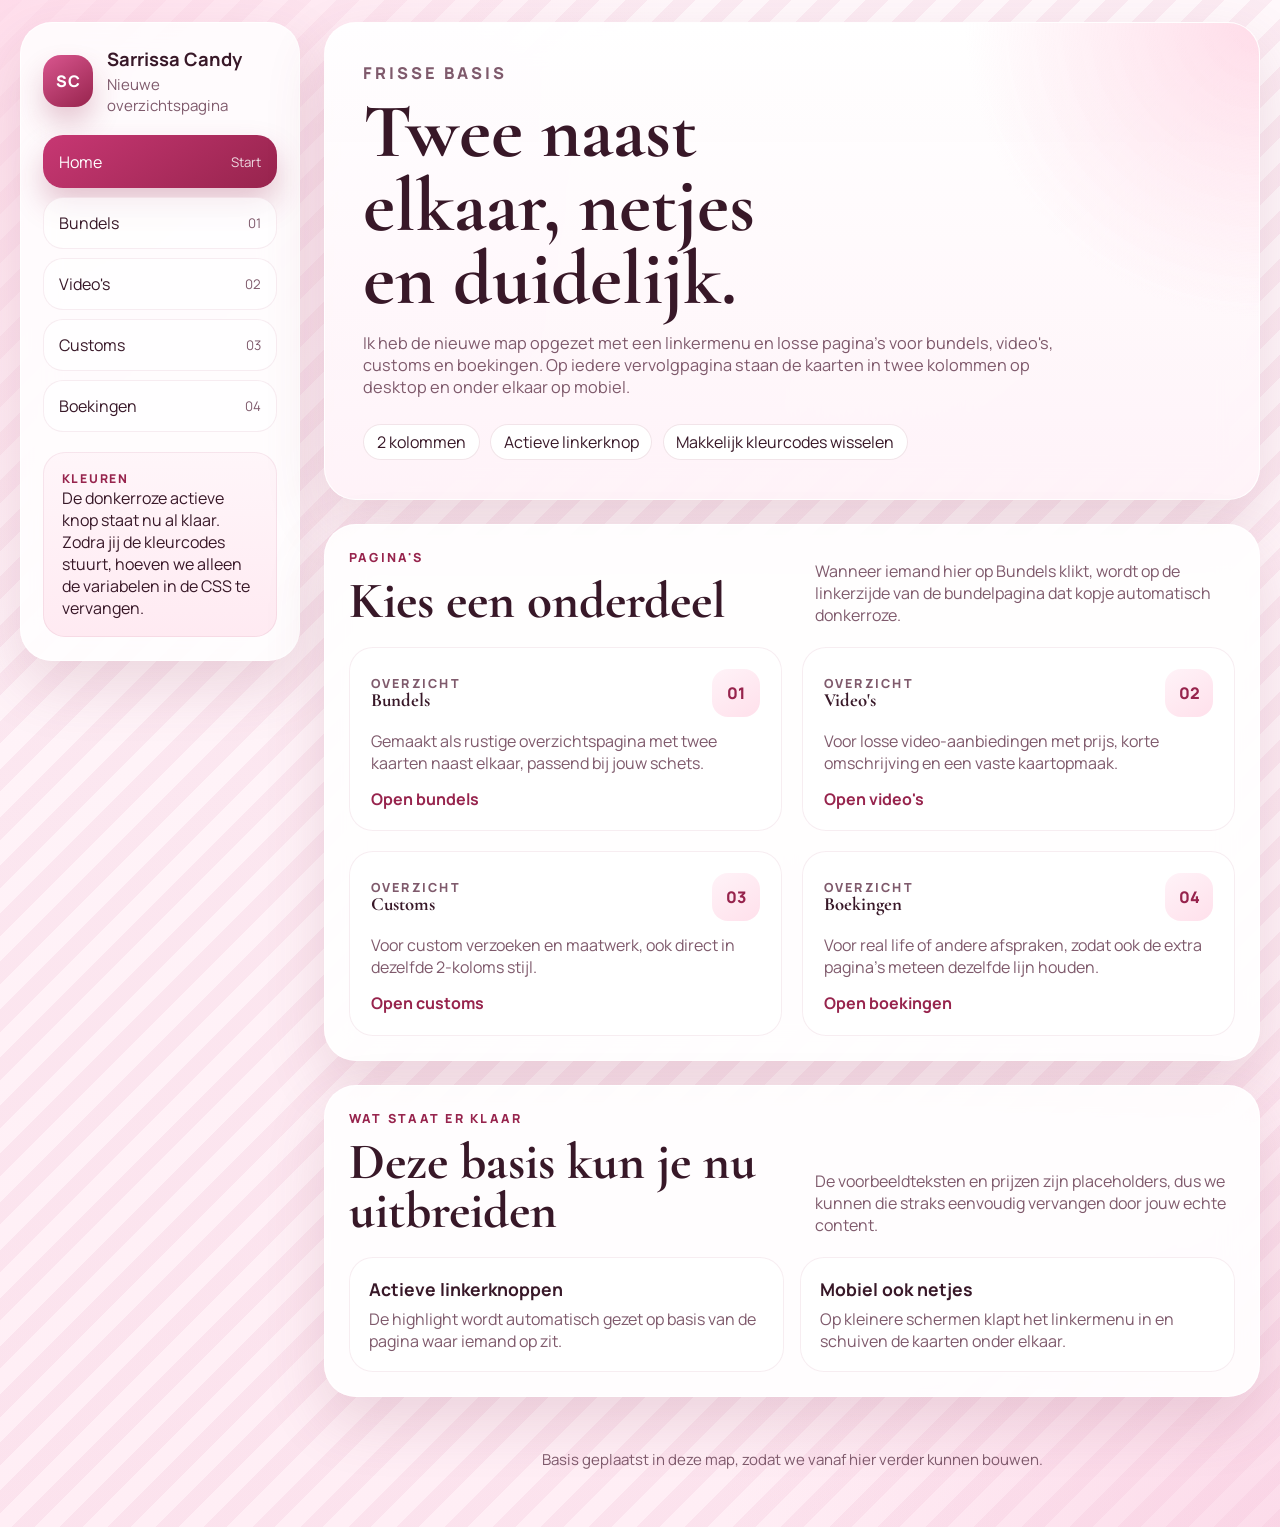
==== index.html @ 028f1e92 "Eerste versie" ====
<!DOCTYPE html>
<html lang="nl">
<head>
    <meta charset="UTF-8">
    <meta name="viewport" content="width=device-width, initial-scale=1.0">
    <title>Sarrissa Candy</title>
    <link rel="preconnect" href="https://fonts.googleapis.com">
    <link rel="preconnect" href="https://fonts.gstatic.com" crossorigin>
    <link href="https://fonts.googleapis.com/css2?family=Cormorant+Garamond:wght@500;600;700&family=Manrope:wght@400;500;600;700;800&display=swap" rel="stylesheet">
    <link rel="stylesheet" href="assets/css/style.css">
    <script defer src="assets/js/script.js"></script>
</head>
<body data-page="home">
    <div class="site-shell">
        <aside class="sidebar">
            <a class="brand" href="index.html">
                <span class="brand-mark">SC</span>
                <span class="brand-copy">
                    <strong>Sarrissa Candy</strong>
                    <span>Nieuwe overzichtspagina</span>
                </span>
            </a>

            <button class="sidebar-toggle" type="button" aria-expanded="false" aria-controls="sidebar-nav" data-sidebar-toggle>
                Menu openen
            </button>

            <nav class="sidebar-nav" id="sidebar-nav" data-sidebar-nav>
                <a class="side-link" href="index.html" data-nav-link="home">
                    <span>Home</span>
                    <small>Start</small>
                </a>
                <a class="side-link" href="bundels.html" data-nav-link="bundels">
                    <span>Bundels</span>
                    <small>01</small>
                </a>
                <a class="side-link" href="videos.html" data-nav-link="videos">
                    <span>Video's</span>
                    <small>02</small>
                </a>
                <a class="side-link" href="customs.html" data-nav-link="customs">
                    <span>Customs</span>
                    <small>03</small>
                </a>
                <a class="side-link" href="boekingen.html" data-nav-link="boekingen">
                    <span>Boekingen</span>
                    <small>04</small>
                </a>
            </nav>

            <div class="sidebar-note">
                <p class="note-label">Kleuren</p>
                <p>De donkerroze actieve knop staat nu al klaar. Zodra jij de kleurcodes stuurt, hoeven we alleen de variabelen in de CSS te vervangen.</p>
            </div>
        </aside>

        <main class="content">
            <section class="hero-card">
                <p class="eyebrow">Frisse basis</p>
                <h1>Twee naast elkaar, netjes en duidelijk.</h1>
                <p>Ik heb de nieuwe map opgezet met een linkermenu en losse pagina's voor bundels, video's, customs en boekingen. Op iedere vervolgpagina staan de kaarten in twee kolommen op desktop en onder elkaar op mobiel.</p>
                <div class="hero-badges">
                    <span>2 kolommen</span>
                    <span>Actieve linkerknop</span>
                    <span>Makkelijk kleurcodes wisselen</span>
                </div>
            </section>

            <section class="panel">
                <div class="section-heading">
                    <div>
                        <p class="eyebrow">Pagina's</p>
                        <h2>Kies een onderdeel</h2>
                    </div>
                    <p class="section-copy">Wanneer iemand hier op Bundels klikt, wordt op de linkerzijde van de bundelpagina dat kopje automatisch donkerroze.</p>
                </div>

                <div class="collection-grid">
                    <a class="nav-card" href="bundels.html">
                        <div class="nav-card-top">
                            <div>
                                <p class="eyebrow">Overzicht</p>
                                <h3>Bundels</h3>
                            </div>
                            <span class="nav-card-step">01</span>
                        </div>
                        <p>Gemaakt als rustige overzichtspagina met twee kaarten naast elkaar, passend bij jouw schets.</p>
                        <span class="nav-card-link">Open bundels</span>
                    </a>

                    <a class="nav-card" href="videos.html">
                        <div class="nav-card-top">
                            <div>
                                <p class="eyebrow">Overzicht</p>
                                <h3>Video's</h3>
                            </div>
                            <span class="nav-card-step">02</span>
                        </div>
                        <p>Voor losse video-aanbiedingen met prijs, korte omschrijving en een vaste kaartopmaak.</p>
                        <span class="nav-card-link">Open video's</span>
                    </a>

                    <a class="nav-card" href="customs.html">
                        <div class="nav-card-top">
                            <div>
                                <p class="eyebrow">Overzicht</p>
                                <h3>Customs</h3>
                            </div>
                            <span class="nav-card-step">03</span>
                        </div>
                        <p>Voor custom verzoeken en maatwerk, ook direct in dezelfde 2-koloms stijl.</p>
                        <span class="nav-card-link">Open customs</span>
                    </a>

                    <a class="nav-card" href="boekingen.html">
                        <div class="nav-card-top">
                            <div>
                                <p class="eyebrow">Overzicht</p>
                                <h3>Boekingen</h3>
                            </div>
                            <span class="nav-card-step">04</span>
                        </div>
                        <p>Voor real life of andere afspraken, zodat ook de extra pagina's meteen dezelfde lijn houden.</p>
                        <span class="nav-card-link">Open boekingen</span>
                    </a>
                </div>
            </section>

            <section class="panel">
                <div class="section-heading">
                    <div>
                        <p class="eyebrow">Wat staat er klaar</p>
                        <h2>Deze basis kun je nu uitbreiden</h2>
                    </div>
                    <p class="section-copy">De voorbeeldteksten en prijzen zijn placeholders, dus we kunnen die straks eenvoudig vervangen door jouw echte content.</p>
                </div>

                <div class="mini-grid">
                    <article class="mini-card">
                        <strong>Actieve linkerknoppen</strong>
                        <p>De highlight wordt automatisch gezet op basis van de pagina waar iemand op zit.</p>
                    </article>
                    <article class="mini-card">
                        <strong>Mobiel ook netjes</strong>
                        <p>Op kleinere schermen klapt het linkermenu in en schuiven de kaarten onder elkaar.</p>
                    </article>
                </div>
            </section>

            <p class="page-footer">Basis geplaatst in deze map, zodat we vanaf hier verder kunnen bouwen.</p>
        </main>
    </div>
</body>
</html>
---- assets/css/style.css ----
:root {
    --font-body: "Manrope", sans-serif;
    --font-heading: "Cormorant Garamond", serif;
    --bg-main: #fff8fb;
    --bg-soft: #ffeef5;
    --surface: rgba(255, 255, 255, 0.9);
    --surface-strong: #ffffff;
    --text-main: #381828;
    --text-soft: #7f5a6c;
    --border: rgba(151, 36, 77, 0.14);
    --shadow: 0 24px 60px rgba(135, 67, 95, 0.16);
    --accent: #d9568f;
    --accent-strong: #97244d;
    --accent-soft: #ffd3e3;
    --gold-soft: #f6e5b6;
    --radius-xl: 32px;
    --radius-lg: 24px;
    --radius-md: 18px;
    --transition: 0.22s ease;
}

*,
*::before,
*::after {
    box-sizing: border-box;
}

html {
    scroll-behavior: smooth;
}

body {
    margin: 0;
    min-height: 100vh;
    font-family: var(--font-body);
    color: var(--text-main);
    background:
        radial-gradient(circle at top left, rgba(255, 214, 231, 0.75), transparent 34%),
        radial-gradient(circle at bottom right, rgba(248, 194, 219, 0.42), transparent 28%),
        repeating-linear-gradient(
            135deg,
            rgba(231, 156, 191, 0.14) 0 16px,
            rgba(255, 255, 255, 0) 16px 34px
        ),
        linear-gradient(180deg, var(--bg-main), var(--bg-soft));
}

a {
    color: inherit;
}

img {
    display: block;
    max-width: 100%;
}

button {
    font: inherit;
}

.site-shell {
    width: min(1240px, calc(100% - 2rem));
    margin: 0 auto;
    padding: 1.4rem 0 2.6rem;
    display: grid;
    grid-template-columns: 280px minmax(0, 1fr);
    gap: 1.5rem;
}

.sidebar {
    position: sticky;
    top: 1.25rem;
    align-self: start;
    padding: 1.4rem;
    border-radius: var(--radius-xl);
    background: rgba(255, 255, 255, 0.84);
    border: 1px solid rgba(255, 255, 255, 0.85);
    box-shadow: var(--shadow);
    backdrop-filter: blur(18px);
}

.brand {
    display: flex;
    align-items: center;
    gap: 0.9rem;
    margin-bottom: 1.2rem;
    text-decoration: none;
}

.brand-mark {
    width: 52px;
    height: 52px;
    border-radius: 18px;
    display: grid;
    place-items: center;
    font-weight: 800;
    letter-spacing: 0.06em;
    color: #ffffff;
    background: linear-gradient(145deg, var(--accent), var(--accent-strong));
    box-shadow: 0 16px 28px rgba(151, 36, 77, 0.24);
}

.brand-copy {
    display: grid;
    gap: 0.15rem;
}

.brand-copy strong {
    font-size: 1.15rem;
}

.brand-copy span {
    color: var(--text-soft);
    font-size: 0.94rem;
}

.sidebar-toggle {
    display: none;
    width: 100%;
    margin-bottom: 1rem;
    padding: 0.95rem 1rem;
    border: 0;
    border-radius: 18px;
    background: #ffffff;
    color: var(--text-main);
    box-shadow: inset 0 0 0 1px var(--border);
}

.sidebar-nav {
    display: grid;
    gap: 0.55rem;
}

.side-link {
    display: flex;
    align-items: center;
    justify-content: space-between;
    gap: 0.8rem;
    padding: 0.95rem 1rem;
    border-radius: 20px;
    text-decoration: none;
    background: rgba(255, 255, 255, 0.64);
    color: var(--text-main);
    box-shadow: inset 0 0 0 1px rgba(151, 36, 77, 0.08);
    transition: transform var(--transition), background-color var(--transition), color var(--transition), box-shadow var(--transition);
}

.side-link small {
    color: var(--text-soft);
    font-size: 0.83rem;
    transition: color var(--transition);
}

.side-link:hover,
.side-link:focus-visible {
    transform: translateY(-1px);
    background: #fff8fc;
    box-shadow: inset 0 0 0 1px rgba(151, 36, 77, 0.16);
}

.side-link.is-active,
.side-link[aria-current="page"] {
    color: #ffffff;
    background: linear-gradient(145deg, #c73773, var(--accent-strong));
    box-shadow: 0 16px 30px rgba(151, 36, 77, 0.26);
}

.side-link.is-active small,
.side-link[aria-current="page"] small {
    color: rgba(255, 255, 255, 0.82);
}

.sidebar-note {
    margin-top: 1.2rem;
    padding: 1.15rem;
    border-radius: 22px;
    background: linear-gradient(180deg, rgba(255, 245, 249, 0.96), rgba(255, 233, 241, 0.96));
    box-shadow: inset 0 0 0 1px rgba(151, 36, 77, 0.08);
}

.sidebar-note p {
    margin: 0;
}

.note-label {
    margin-bottom: 0.45rem;
    font-size: 0.76rem;
    font-weight: 800;
    letter-spacing: 0.14em;
    text-transform: uppercase;
    color: var(--accent-strong);
}

.content {
    display: grid;
    gap: 1.5rem;
}

.hero-card,
.panel {
    border-radius: var(--radius-xl);
    background: var(--surface);
    border: 1px solid rgba(255, 255, 255, 0.92);
    box-shadow: var(--shadow);
    backdrop-filter: blur(18px);
}

.hero-card {
    padding: clamp(1.8rem, 3vw, 2.8rem);
    background:
        radial-gradient(circle at top right, rgba(255, 213, 228, 0.82), transparent 28%),
        linear-gradient(180deg, rgba(255, 255, 255, 0.95), rgba(255, 243, 248, 0.94));
}

.eyebrow {
    margin: 0 0 0.7rem;
    font-size: 0.78rem;
    font-weight: 800;
    letter-spacing: 0.18em;
    text-transform: uppercase;
    color: var(--accent-strong);
}

.hero-card h1,
.panel h2,
.offer-card h3,
.nav-card h3 {
    margin: 0;
    font-family: var(--font-heading);
    line-height: 0.96;
    color: var(--text-main);
}

.hero-card h1 {
    max-width: 12ch;
    font-size: clamp(3rem, 6vw, 5.4rem);
}

.hero-card p {
    max-width: 720px;
    color: var(--text-soft);
    font-size: 1.02rem;
}

.hero-badges,
.tag-row {
    display: flex;
    flex-wrap: wrap;
    gap: 0.65rem;
}

.hero-badges {
    margin-top: 1.6rem;
}

.hero-badges span,
.tag-row span {
    display: inline-flex;
    align-items: center;
    min-height: 34px;
    padding: 0.45rem 0.85rem;
    border-radius: 999px;
    background: #ffffff;
    color: var(--text-main);
    box-shadow: inset 0 0 0 1px rgba(151, 36, 77, 0.12);
}

.panel {
    padding: 1.5rem;
}

.section-heading {
    display: flex;
    align-items: end;
    justify-content: space-between;
    gap: 1rem;
    margin-bottom: 1.3rem;
}

.section-heading h2 {
    font-size: clamp(2.2rem, 4vw, 3.2rem);
}

.section-copy {
    max-width: 420px;
    margin: 0;
    color: var(--text-soft);
}

.collection-grid {
    display: grid;
    grid-template-columns: repeat(2, minmax(0, 1fr));
    gap: 1.25rem;
}

.nav-card,
.offer-card,
.mini-card {
    border-radius: var(--radius-lg);
    background: var(--surface-strong);
    box-shadow: inset 0 0 0 1px rgba(151, 36, 77, 0.08);
}

.nav-card {
    display: grid;
    gap: 0.85rem;
    padding: 1.35rem;
    text-decoration: none;
    transition: transform var(--transition), box-shadow var(--transition);
}

.nav-card:hover,
.nav-card:focus-visible {
    transform: translateY(-2px);
    box-shadow: inset 0 0 0 1px rgba(151, 36, 77, 0.14), 0 18px 34px rgba(177, 105, 136, 0.14);
}

.nav-card p,
.offer-copy,
.mini-card p {
    margin: 0;
    color: var(--text-soft);
}

.nav-card-top {
    display: flex;
    align-items: center;
    justify-content: space-between;
    gap: 1rem;
}

.nav-card-step {
    min-width: 48px;
    min-height: 48px;
    border-radius: 16px;
    display: grid;
    place-items: center;
    font-weight: 800;
    color: var(--accent-strong);
    background: linear-gradient(145deg, #fff3f8, #ffe0eb);
}

.nav-card-link {
    font-weight: 700;
    color: var(--accent-strong);
}

.mini-grid {
    display: grid;
    grid-template-columns: repeat(2, minmax(0, 1fr));
    gap: 1rem;
}

.mini-card {
    padding: 1.25rem;
}

.mini-card strong {
    display: block;
    margin-bottom: 0.45rem;
    font-size: 1.1rem;
}

.offer-card {
    padding: 1.15rem;
    display: grid;
    gap: 1rem;
}

.offer-image {
    min-height: 190px;
    border-radius: 24px;
    display: grid;
    place-items: center;
    overflow: hidden;
    background:
        radial-gradient(circle at top left, rgba(255, 255, 255, 0.65), transparent 30%),
        linear-gradient(145deg, rgba(255, 222, 234, 0.95), rgba(250, 195, 219, 0.9));
    box-shadow: inset 0 0 0 1px rgba(151, 36, 77, 0.08);
}

.offer-image span {
    padding: 0.55rem 0.9rem;
    border-radius: 999px;
    font-weight: 700;
    color: var(--accent-strong);
    background: rgba(255, 255, 255, 0.88);
}

.offer-topline {
    display: flex;
    align-items: center;
    justify-content: space-between;
    gap: 1rem;
}

.offer-topline small {
    font-size: 0.8rem;
    font-weight: 800;
    letter-spacing: 0.16em;
    text-transform: uppercase;
    color: var(--accent-strong);
}

.price-chip {
    padding: 0.45rem 0.78rem;
    border-radius: 999px;
    font-weight: 700;
    background: linear-gradient(145deg, #fff3d4, var(--gold-soft));
}

.offer-card h3 {
    font-size: clamp(2rem, 3vw, 2.6rem);
}

.offer-footer {
    display: flex;
    align-items: center;
    justify-content: space-between;
    gap: 1rem;
    margin-top: auto;
}

.offer-price {
    display: grid;
    gap: 0.1rem;
}

.offer-price small {
    color: var(--text-soft);
}

.offer-price strong {
    font-size: 1.3rem;
}

.ghost-link {
    display: inline-flex;
    align-items: center;
    justify-content: center;
    min-height: 42px;
    padding: 0.7rem 1rem;
    border-radius: 999px;
    background: rgba(255, 239, 245, 0.92);
    color: var(--accent-strong);
    font-weight: 700;
    text-decoration: none;
    box-shadow: inset 0 0 0 1px rgba(151, 36, 77, 0.1);
}

.page-intro {
    margin: 0;
    color: var(--text-soft);
    max-width: 680px;
}

.page-footer {
    padding: 0.8rem 0 0;
    text-align: center;
    color: var(--text-soft);
    font-size: 0.94rem;
}

@media (max-width: 980px) {
    .site-shell {
        grid-template-columns: 1fr;
    }

    .sidebar {
        position: static;
    }
}

@media (max-width: 820px) {
    .collection-grid,
    .mini-grid,
    .section-heading {
        grid-template-columns: 1fr;
    }

    .section-heading {
        display: grid;
        align-items: start;
    }
}

@media (max-width: 720px) {
    .site-shell {
        width: min(100%, calc(100% - 1rem));
        padding-top: 0.7rem;
    }

    .sidebar {
        padding: 1rem;
        border-radius: 24px;
    }

    .sidebar-toggle {
        display: block;
    }

    .sidebar-nav {
        display: none;
    }

    .sidebar-nav.is-open {
        display: grid;
    }

    .hero-card,
    .panel {
        padding: 1.1rem;
        border-radius: 24px;
    }

    .offer-image {
        min-height: 150px;
    }

    .offer-footer {
        align-items: start;
        flex-direction: column;
    }
}
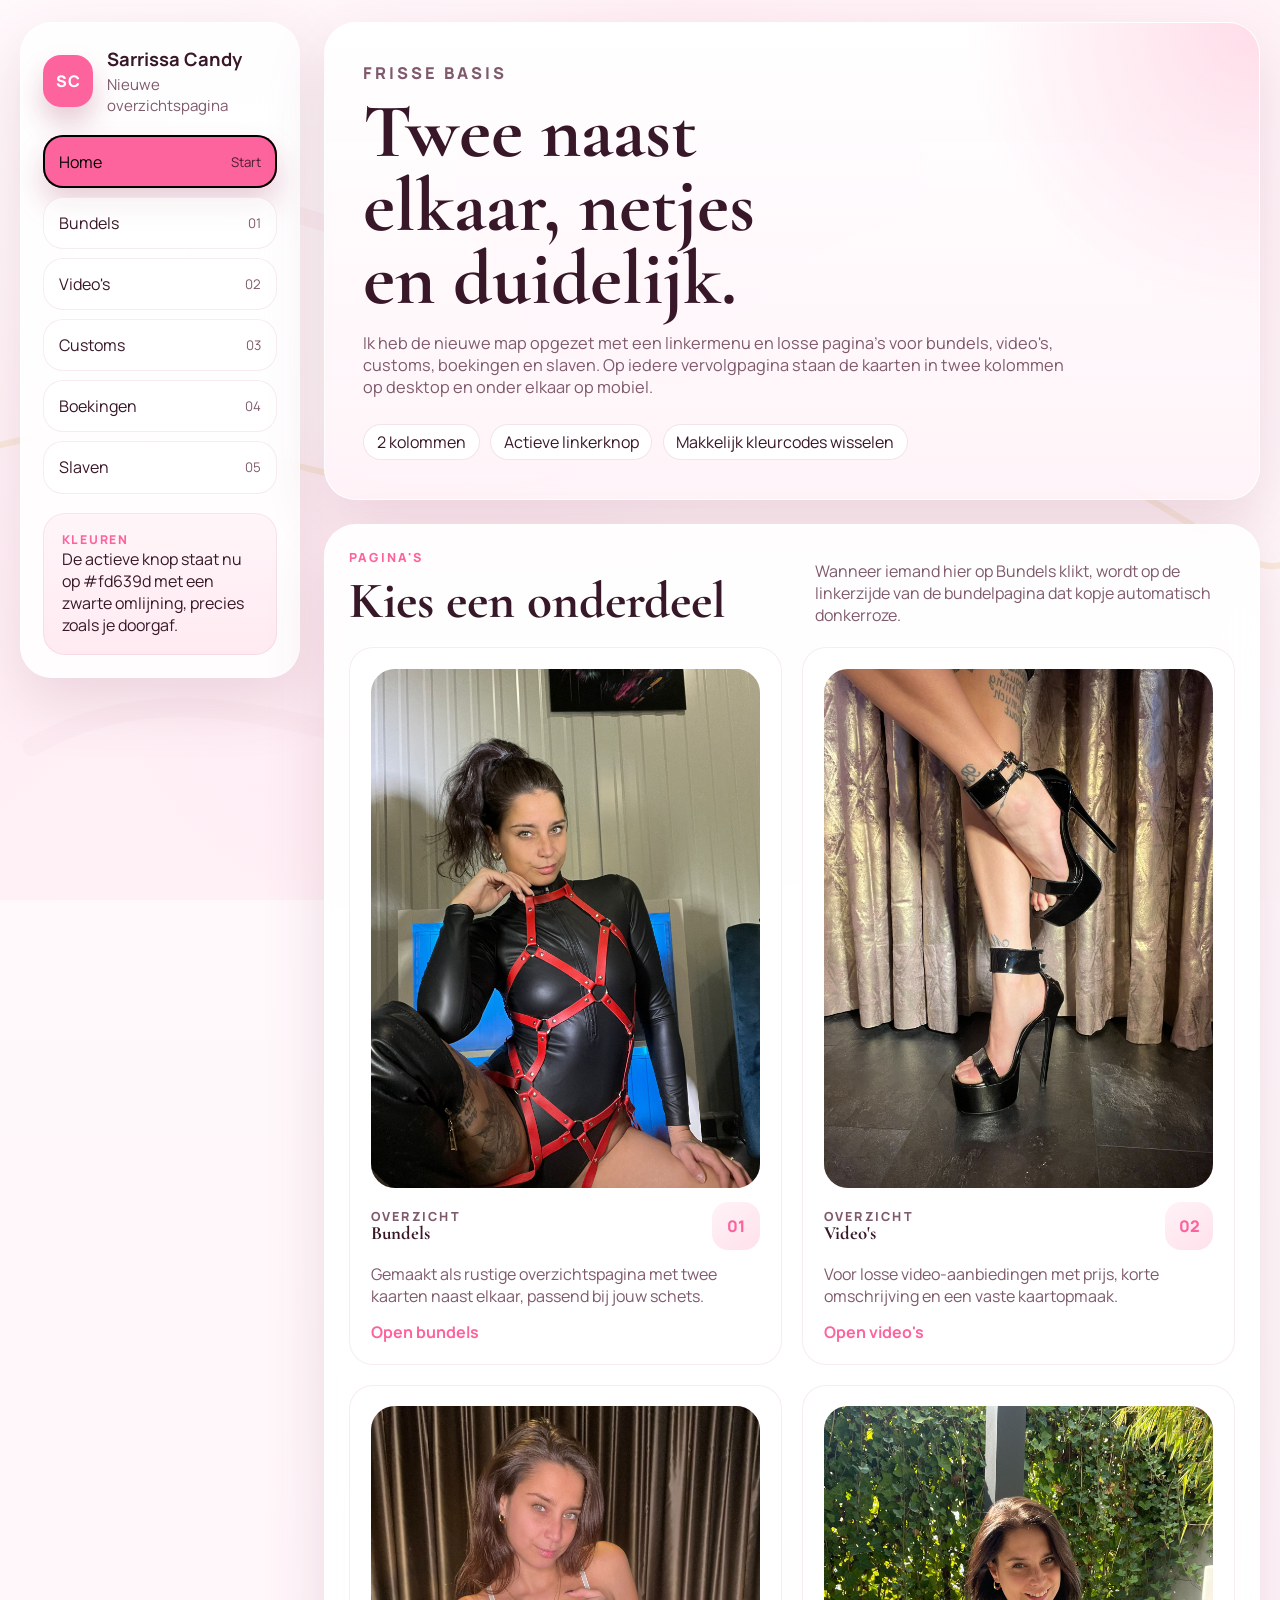
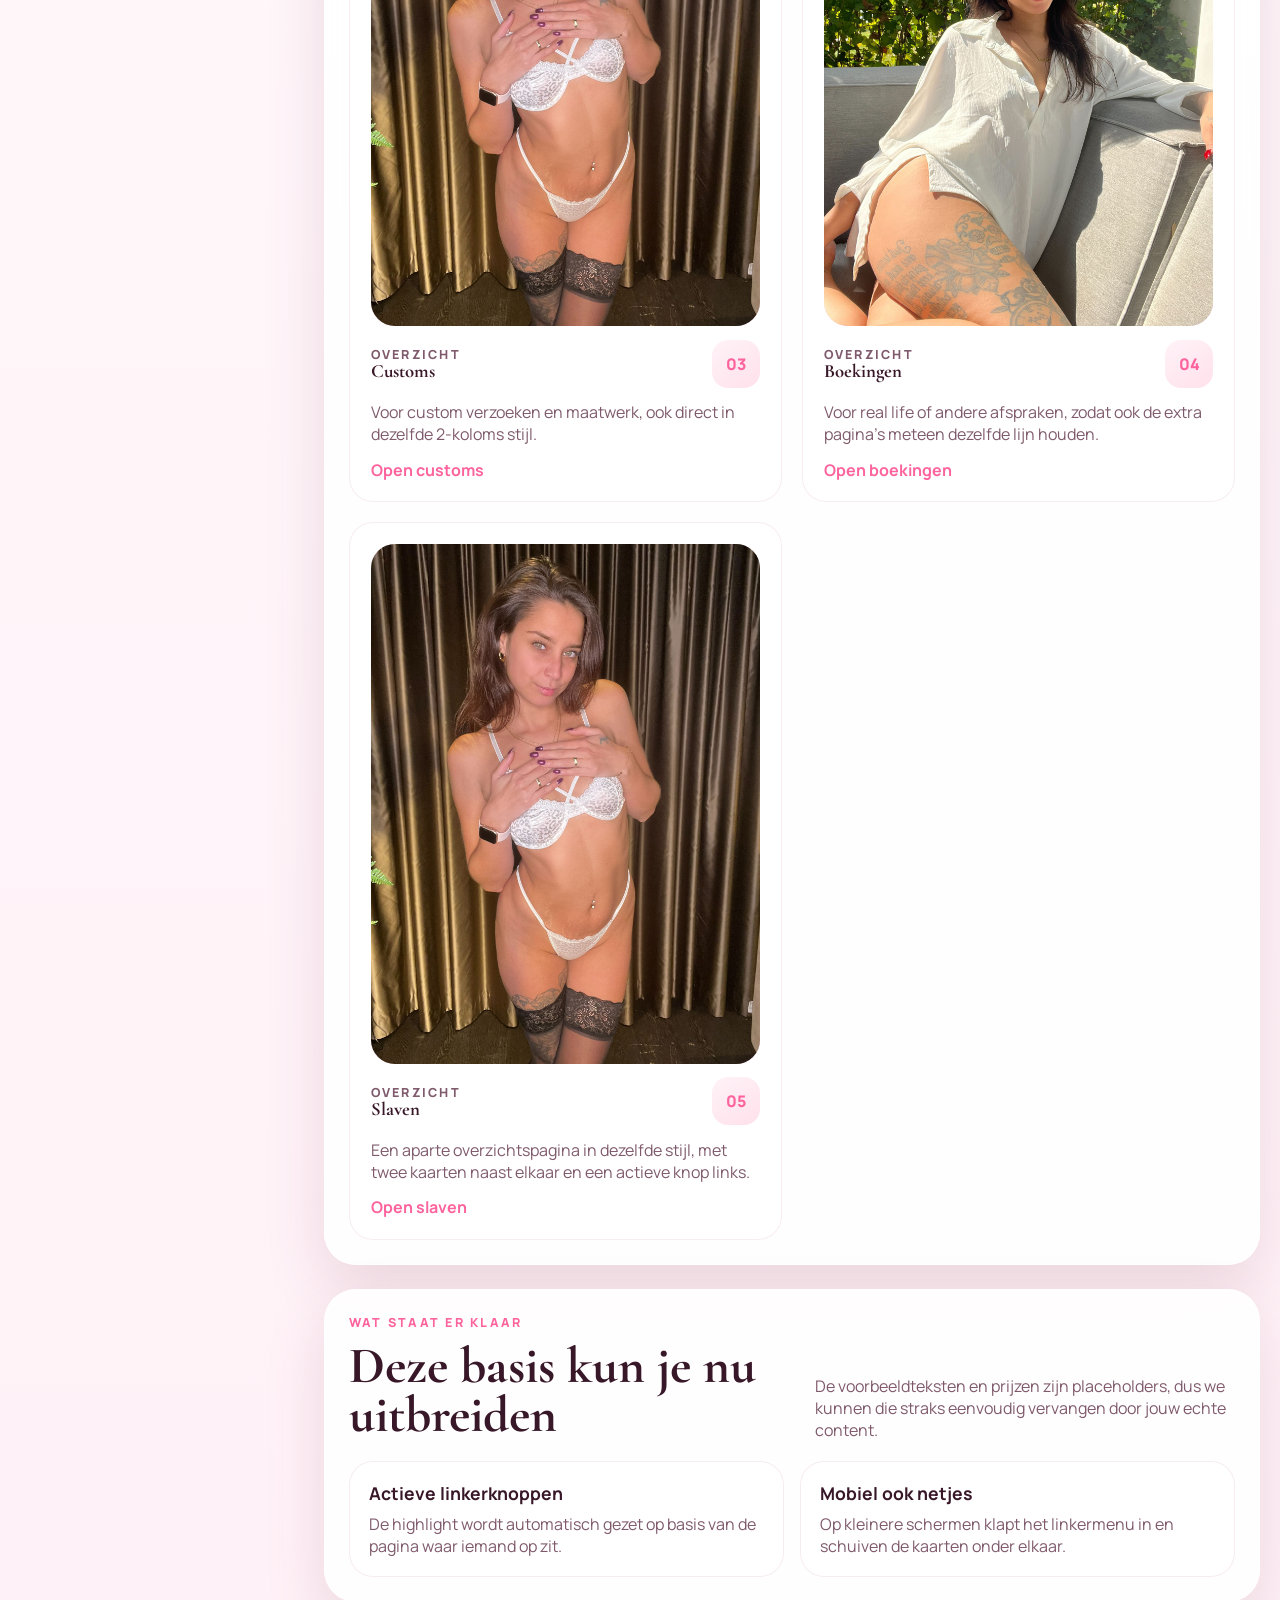
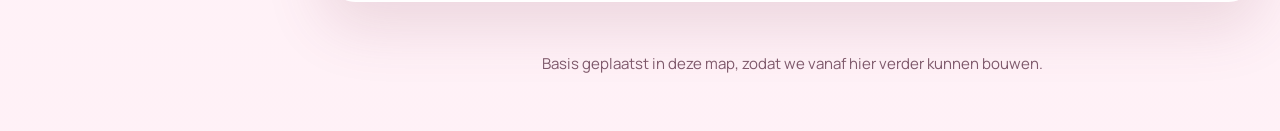
==== commit a010f9ea: "tweede verbetering" ====
--- a/index.html
+++ b/index.html
@@ -46,11 +46,15 @@
                     <span>Boekingen</span>
                     <small>04</small>
                 </a>
+                <a class="side-link" href="slaven.html" data-nav-link="slaven">
+                    <span>Slaven</span>
+                    <small>05</small>
+                </a>
             </nav>
 
             <div class="sidebar-note">
                 <p class="note-label">Kleuren</p>
-                <p>De donkerroze actieve knop staat nu al klaar. Zodra jij de kleurcodes stuurt, hoeven we alleen de variabelen in de CSS te vervangen.</p>
+                <p>De actieve knop staat nu op #fd639d met een zwarte omlijning, precies zoals je doorgaf.</p>
             </div>
         </aside>
 
@@ -58,7 +62,7 @@
             <section class="hero-card">
                 <p class="eyebrow">Frisse basis</p>
                 <h1>Twee naast elkaar, netjes en duidelijk.</h1>
-                <p>Ik heb de nieuwe map opgezet met een linkermenu en losse pagina's voor bundels, video's, customs en boekingen. Op iedere vervolgpagina staan de kaarten in twee kolommen op desktop en onder elkaar op mobiel.</p>
+                <p>Ik heb de nieuwe map opgezet met een linkermenu en losse pagina's voor bundels, video's, customs, boekingen en slaven. Op iedere vervolgpagina staan de kaarten in twee kolommen op desktop en onder elkaar op mobiel.</p>
                 <div class="hero-badges">
                     <span>2 kolommen</span>
                     <span>Actieve linkerknop</span>
@@ -77,6 +81,9 @@
 
                 <div class="collection-grid">
                     <a class="nav-card" href="bundels.html">
+                        <div class="offer-image">
+                            <img src="images/WhatsApp%20Image%202026-05-06%20at%2015.12.39.jpeg" alt="Foto voor bundels">
+                        </div>
                         <div class="nav-card-top">
                             <div>
                                 <p class="eyebrow">Overzicht</p>
@@ -89,6 +96,9 @@
                     </a>
 
                     <a class="nav-card" href="videos.html">
+                        <div class="offer-image">
+                            <img src="images/WhatsApp%20Image%202026-05-06%20at%2015.22.38.jpeg" alt="Foto voor video's">
+                        </div>
                         <div class="nav-card-top">
                             <div>
                                 <p class="eyebrow">Overzicht</p>
@@ -101,6 +111,9 @@
                     </a>
 
                     <a class="nav-card" href="customs.html">
+                        <div class="offer-image">
+                            <img src="images/WhatsApp%20Image%202026-05-06%20at%2015.51.36.jpeg" alt="Foto voor customs">
+                        </div>
                         <div class="nav-card-top">
                             <div>
                                 <p class="eyebrow">Overzicht</p>
@@ -113,6 +126,9 @@
                     </a>
 
                     <a class="nav-card" href="boekingen.html">
+                        <div class="offer-image">
+                            <img src="images/WhatsApp%20Image%202026-05-06%20at%2015.43.06.jpeg" alt="Foto voor boekingen">
+                        </div>
                         <div class="nav-card-top">
                             <div>
                                 <p class="eyebrow">Overzicht</p>
@@ -122,6 +138,21 @@
                         </div>
                         <p>Voor real life of andere afspraken, zodat ook de extra pagina's meteen dezelfde lijn houden.</p>
                         <span class="nav-card-link">Open boekingen</span>
+                    </a>
+
+                    <a class="nav-card" href="slaven.html">
+                        <div class="offer-image">
+                            <img src="images/WhatsApp%20Image%202026-05-06%20at%2015.51.36.jpeg" alt="Foto voor slaven">
+                        </div>
+                        <div class="nav-card-top">
+                            <div>
+                                <p class="eyebrow">Overzicht</p>
+                                <h3>Slaven</h3>
+                            </div>
+                            <span class="nav-card-step">05</span>
+                        </div>
+                        <p>Een aparte overzichtspagina in dezelfde stijl, met twee kaarten naast elkaar en een actieve knop links.</p>
+                        <span class="nav-card-link">Open slaven</span>
                     </a>
                 </div>
             </section>
--- a/assets/css/style.css
+++ b/assets/css/style.css
@@ -9,8 +9,8 @@
     --text-soft: #7f5a6c;
     --border: rgba(151, 36, 77, 0.14);
     --shadow: 0 24px 60px rgba(135, 67, 95, 0.16);
-    --accent: #d9568f;
-    --accent-strong: #97244d;
+    --accent: #fd639d;
+    --accent-strong: #fd639d;
     --accent-soft: #ffd3e3;
     --gold-soft: #f6e5b6;
     --radius-xl: 32px;
@@ -35,14 +35,20 @@
     font-family: var(--font-body);
     color: var(--text-main);
     background:
-        radial-gradient(circle at top left, rgba(255, 214, 231, 0.75), transparent 34%),
-        radial-gradient(circle at bottom right, rgba(248, 194, 219, 0.42), transparent 28%),
-        repeating-linear-gradient(
-            135deg,
-            rgba(231, 156, 191, 0.14) 0 16px,
-            rgba(255, 255, 255, 0) 16px 34px
-        ),
-        linear-gradient(180deg, var(--bg-main), var(--bg-soft));
+        linear-gradient(180deg, rgba(255, 250, 252, 0.7), rgba(255, 238, 245, 0.82)),
+        url("../images/marble-02.svg") center top / cover fixed;
+}
+
+body[data-page="slaven"] {
+    --text-main: #ffeaf4;
+    --text-soft: rgba(255, 220, 235, 0.8);
+    --surface: rgba(18, 8, 15, 0.78);
+    --surface-strong: rgba(27, 11, 21, 0.9);
+    --border: rgba(253, 99, 157, 0.22);
+    --shadow: 0 28px 70px rgba(0, 0, 0, 0.42);
+    background:
+        linear-gradient(180deg, rgba(9, 4, 8, 0.52), rgba(8, 3, 7, 0.76)),
+        url("../images/slaven-glitch.svg") center center / cover fixed;
 }
 
 a {
@@ -160,14 +166,16 @@
 
 .side-link.is-active,
 .side-link[aria-current="page"] {
-    color: #ffffff;
-    background: linear-gradient(145deg, #c73773, var(--accent-strong));
-    box-shadow: 0 16px 30px rgba(151, 36, 77, 0.26);
+    color: #000000;
+    background: var(--accent-strong);
+    box-shadow:
+        inset 0 0 0 2px #000000,
+        0 16px 30px rgba(151, 36, 77, 0.22);
 }
 
 .side-link.is-active small,
 .side-link[aria-current="page"] small {
-    color: rgba(255, 255, 255, 0.82);
+    color: rgba(0, 0, 0, 0.7);
 }
 
 .sidebar-note {
@@ -240,6 +248,37 @@
     max-width: 720px;
     color: var(--text-soft);
     font-size: 1.02rem;
+}
+
+.hero-split {
+    display: grid;
+    grid-template-columns: minmax(0, 1.05fr) minmax(280px, 0.95fr);
+    gap: 1.25rem;
+    align-items: center;
+}
+
+.hero-gallery {
+    display: grid;
+    grid-template-columns: repeat(2, minmax(0, 1fr));
+    gap: 0.85rem;
+}
+
+.hero-gallery-card {
+    min-height: 170px;
+    border-radius: 24px;
+    overflow: hidden;
+    box-shadow: inset 0 0 0 1px rgba(151, 36, 77, 0.1);
+}
+
+.hero-gallery-card.tall {
+    grid-row: span 2;
+    min-height: 360px;
+}
+
+.hero-gallery-card img {
+    width: 100%;
+    height: 100%;
+    object-fit: cover;
 }
 
 .hero-badges,
@@ -293,6 +332,10 @@
     gap: 1.25rem;
 }
 
+.training-grid {
+    grid-template-columns: repeat(3, minmax(0, 1fr));
+}
+
 .nav-card,
 .offer-card,
 .mini-card {
@@ -377,6 +420,12 @@
         radial-gradient(circle at top left, rgba(255, 255, 255, 0.65), transparent 30%),
         linear-gradient(145deg, rgba(255, 222, 234, 0.95), rgba(250, 195, 219, 0.9));
     box-shadow: inset 0 0 0 1px rgba(151, 36, 77, 0.08);
+}
+
+.offer-image img {
+    width: 100%;
+    height: 100%;
+    object-fit: cover;
 }
 
 .offer-image span {
@@ -448,6 +497,141 @@
     box-shadow: inset 0 0 0 1px rgba(151, 36, 77, 0.1);
 }
 
+.jump-panel,
+.request-card {
+    border-radius: var(--radius-lg);
+    background: var(--surface-strong);
+    box-shadow: inset 0 0 0 1px rgba(151, 36, 77, 0.08);
+}
+
+.jump-panel {
+    padding: 1.35rem;
+    display: grid;
+    gap: 0.9rem;
+}
+
+.jump-nav {
+    display: flex;
+    flex-wrap: wrap;
+    gap: 0.75rem;
+}
+
+.jump-chip {
+    display: inline-flex;
+    align-items: center;
+    justify-content: center;
+    min-height: 44px;
+    padding: 0.75rem 1rem;
+    border-radius: 999px;
+    text-decoration: none;
+    font-weight: 700;
+    background: rgba(255, 240, 246, 0.92);
+    color: var(--accent-strong);
+    box-shadow: inset 0 0 0 1px rgba(151, 36, 77, 0.12);
+    transition: transform var(--transition), box-shadow var(--transition), background-color var(--transition);
+}
+
+.jump-chip:hover,
+.jump-chip:focus-visible {
+    transform: translateY(-1px);
+    box-shadow: inset 0 0 0 1px rgba(151, 36, 77, 0.2), 0 16px 28px rgba(151, 36, 77, 0.12);
+}
+
+.jump-chip.is-soft {
+    background: rgba(255, 255, 255, 0.86);
+    color: var(--text-main);
+}
+
+.scroll-target {
+    scroll-margin-top: 1.25rem;
+}
+
+.request-layout {
+    display: grid;
+    grid-template-columns: minmax(0, 0.9fr) minmax(0, 1.1fr);
+    gap: 1.25rem;
+}
+
+.training-request-layout {
+    margin-top: 1.25rem;
+}
+
+.request-card {
+    padding: 1.35rem;
+    display: grid;
+    gap: 1rem;
+}
+
+.request-card h3,
+.request-card h4 {
+    margin: 0;
+    font-family: var(--font-heading);
+    line-height: 1;
+    color: var(--text-main);
+}
+
+.request-list {
+    margin: 0;
+    padding-left: 1.1rem;
+    color: var(--text-soft);
+}
+
+.request-list li + li {
+    margin-top: 0.45rem;
+}
+
+.form-fields {
+    display: grid;
+    gap: 0.9rem;
+}
+
+.field-block {
+    display: grid;
+    gap: 0.45rem;
+}
+
+.field-label {
+    font-size: 0.88rem;
+    font-weight: 700;
+    color: var(--text-main);
+}
+
+.field-input,
+.field-textarea {
+    width: 100%;
+    border: 1px solid rgba(151, 36, 77, 0.14);
+    border-radius: 18px;
+    background: rgba(255, 255, 255, 0.94);
+    color: var(--text-main);
+    padding: 0.95rem 1rem;
+}
+
+.field-textarea {
+    min-height: 170px;
+    resize: vertical;
+}
+
+.field-textarea-small {
+    min-height: 110px;
+}
+
+.copy-button {
+    border: 0;
+    border-radius: 999px;
+    min-height: 46px;
+    padding: 0.85rem 1.2rem;
+    font-weight: 800;
+    color: #000000;
+    background: var(--accent-strong);
+    box-shadow: inset 0 0 0 2px #000000;
+}
+
+.copy-feedback {
+    margin: 0;
+    color: var(--text-soft);
+    font-size: 0.92rem;
+}
+
 .page-intro {
     margin: 0;
     color: var(--text-soft);
@@ -461,6 +645,122 @@
     font-size: 0.94rem;
 }
 
+body[data-page="slaven"] .sidebar {
+    background: rgba(16, 7, 14, 0.72);
+    border-color: rgba(253, 99, 157, 0.18);
+}
+
+body[data-page="slaven"] .side-link {
+    background: rgba(255, 255, 255, 0.05);
+    color: var(--text-main);
+    box-shadow: inset 0 0 0 1px rgba(253, 99, 157, 0.14);
+}
+
+body[data-page="slaven"] .side-link small {
+    color: rgba(255, 220, 235, 0.68);
+}
+
+body[data-page="slaven"] .side-link:hover,
+body[data-page="slaven"] .side-link:focus-visible {
+    background: rgba(253, 99, 157, 0.16);
+    box-shadow: inset 0 0 0 1px rgba(253, 99, 157, 0.28);
+}
+
+body[data-page="slaven"] .sidebar-note,
+body[data-page="slaven"] .hero-card,
+body[data-page="slaven"] .panel,
+body[data-page="slaven"] .nav-card,
+body[data-page="slaven"] .offer-card,
+body[data-page="slaven"] .mini-card {
+    border-color: rgba(253, 99, 157, 0.12);
+}
+
+body[data-page="slaven"] .sidebar-note {
+    background: linear-gradient(180deg, rgba(38, 13, 29, 0.88), rgba(25, 9, 20, 0.9));
+    box-shadow: inset 0 0 0 1px rgba(253, 99, 157, 0.14);
+}
+
+body[data-page="slaven"] .hero-card,
+body[data-page="slaven"] .panel {
+    border: 1px solid rgba(253, 99, 157, 0.12);
+}
+
+body[data-page="slaven"] .hero-card {
+    background:
+        radial-gradient(circle at top right, rgba(253, 99, 157, 0.24), transparent 30%),
+        linear-gradient(180deg, rgba(34, 12, 26, 0.9), rgba(13, 6, 11, 0.94));
+}
+
+body[data-page="slaven"] .panel {
+    background: rgba(14, 7, 13, 0.84);
+}
+
+body[data-page="slaven"] .nav-card,
+body[data-page="slaven"] .offer-card,
+body[data-page="slaven"] .mini-card {
+    background: rgba(29, 11, 22, 0.92);
+    box-shadow: inset 0 0 0 1px rgba(253, 99, 157, 0.12);
+}
+
+body[data-page="slaven"] .nav-card:hover,
+body[data-page="slaven"] .nav-card:focus-visible {
+    box-shadow: inset 0 0 0 1px rgba(253, 99, 157, 0.2), 0 18px 34px rgba(0, 0, 0, 0.3);
+}
+
+body[data-page="slaven"] .nav-card-step,
+body[data-page="slaven"] .price-chip {
+    color: #fff4fb;
+    background: linear-gradient(145deg, rgba(253, 99, 157, 0.88), rgba(140, 26, 72, 0.92));
+}
+
+body[data-page="slaven"] .hero-badges span,
+body[data-page="slaven"] .tag-row span,
+body[data-page="slaven"] .ghost-link,
+body[data-page="slaven"] .jump-chip {
+    background: rgba(255, 255, 255, 0.08);
+    color: var(--text-main);
+    box-shadow: inset 0 0 0 1px rgba(253, 99, 157, 0.2);
+}
+
+body[data-page="slaven"] .offer-image {
+    box-shadow: inset 0 0 0 1px rgba(253, 99, 157, 0.18);
+}
+
+body[data-page="slaven"] .jump-panel,
+body[data-page="slaven"] .request-card {
+    background: rgba(29, 11, 22, 0.92);
+    box-shadow: inset 0 0 0 1px rgba(253, 99, 157, 0.12);
+}
+
+body[data-page="slaven"] .hero-gallery-card {
+    box-shadow: inset 0 0 0 1px rgba(253, 99, 157, 0.16);
+}
+
+body[data-page="slaven"] .jump-chip.is-soft {
+    background: rgba(255, 255, 255, 0.05);
+}
+
+body[data-page="slaven"] .training-grid {
+    margin-bottom: 1.25rem;
+}
+
+body[data-page="slaven"] .field-input,
+body[data-page="slaven"] .field-textarea {
+    border-color: rgba(253, 99, 157, 0.2);
+    background: rgba(255, 255, 255, 0.06);
+    color: var(--text-main);
+}
+
+body[data-page="slaven"] .field-input::placeholder,
+body[data-page="slaven"] .field-textarea::placeholder {
+    color: rgba(255, 220, 235, 0.58);
+}
+
+body[data-page="slaven"] .copy-button:hover,
+body[data-page="slaven"] .copy-button:focus-visible {
+    transform: translateY(-1px);
+}
+
 @media (max-width: 980px) {
     .site-shell {
         grid-template-columns: 1fr;
@@ -473,8 +773,11 @@
 
 @media (max-width: 820px) {
     .collection-grid,
+    .training-grid,
     .mini-grid,
-    .section-heading {
+    .section-heading,
+    .hero-split,
+    .request-layout {
         grid-template-columns: 1fr;
     }
 
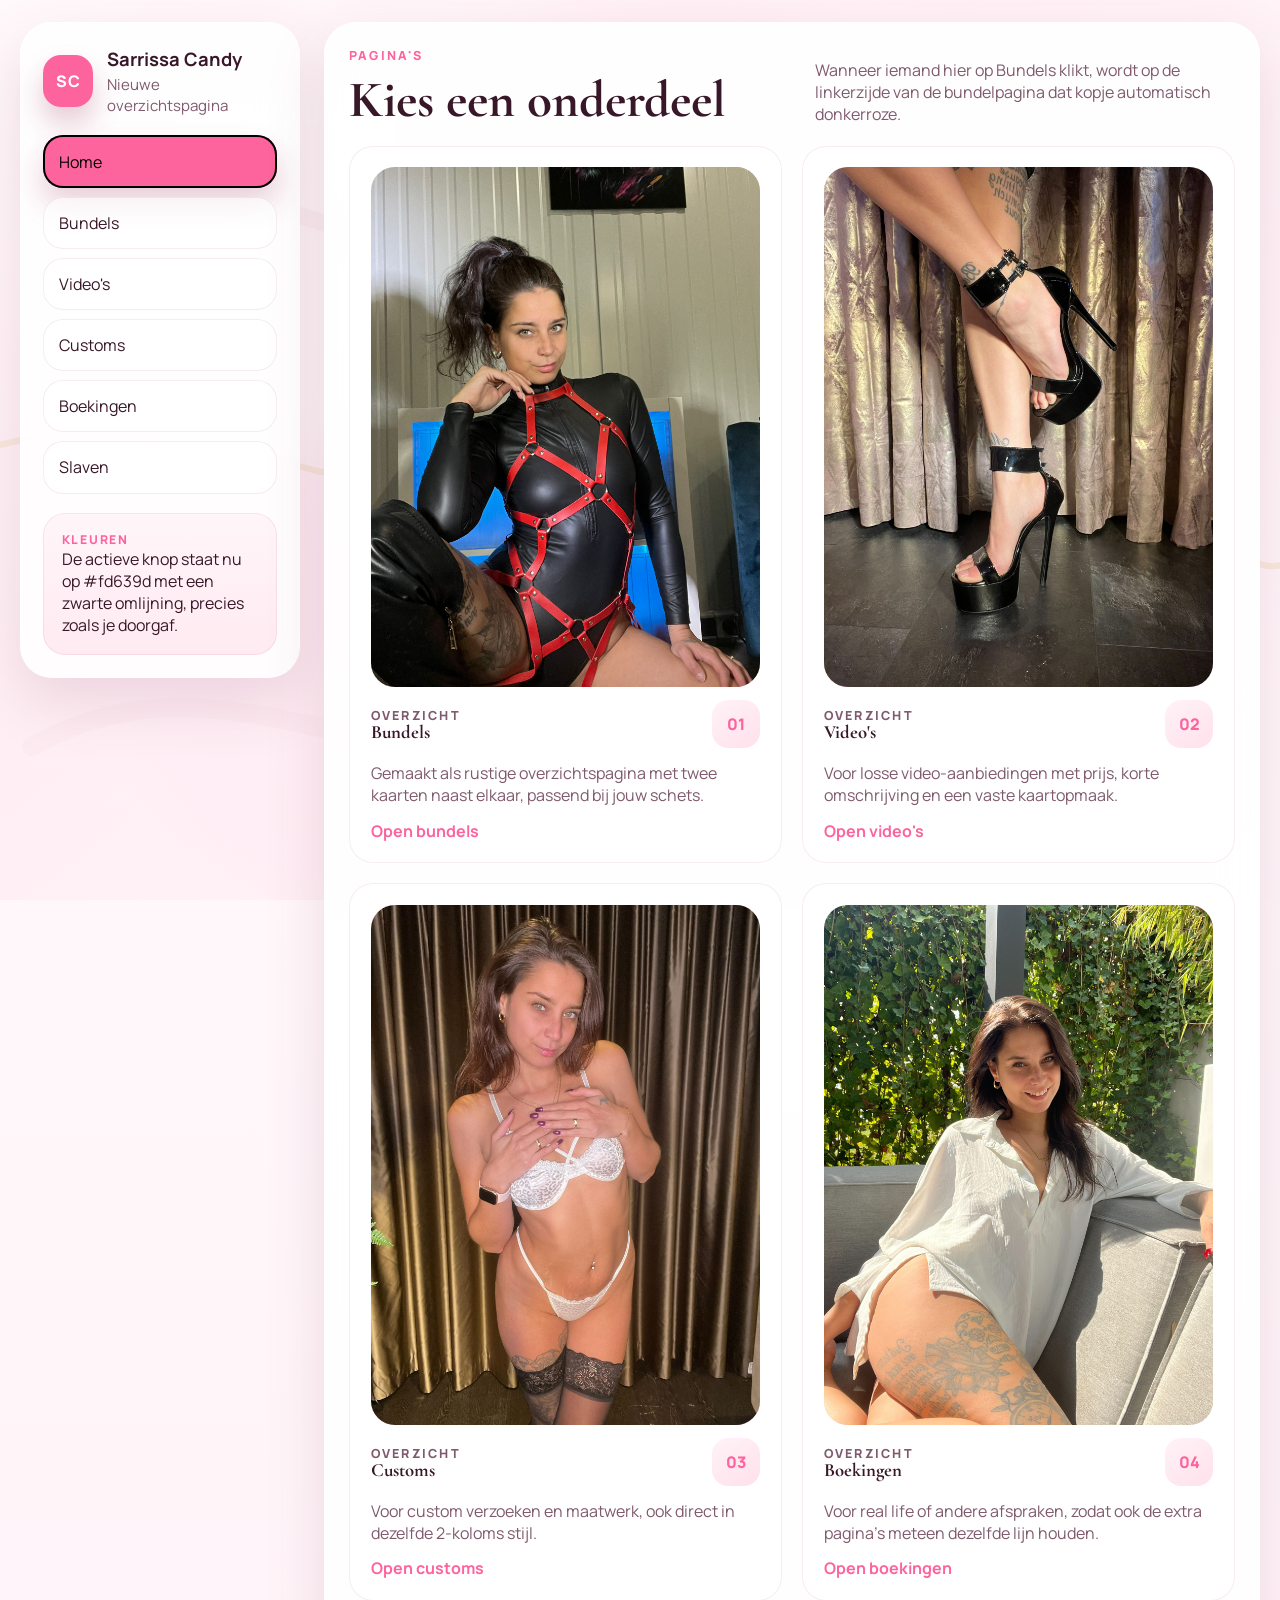
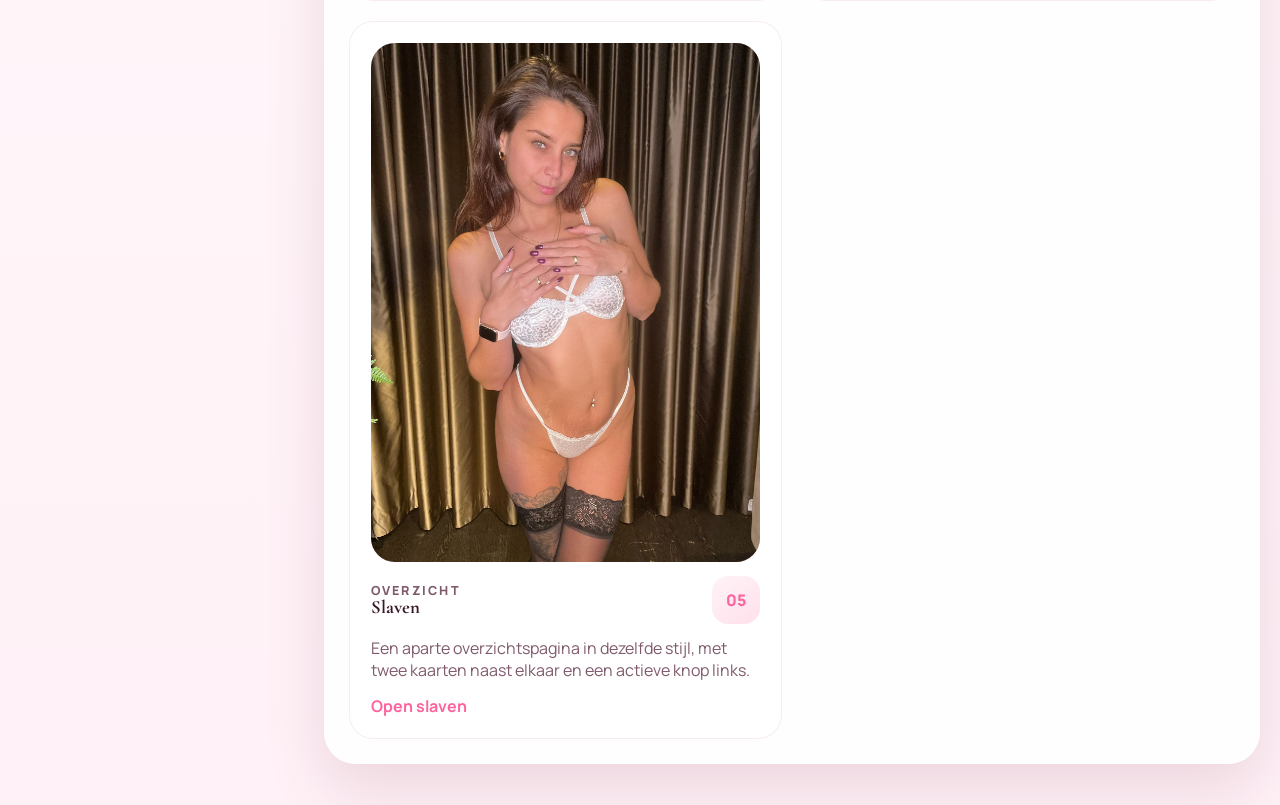
==== commit e97ec8b2: "verise 5" ====
--- a/index.html
+++ b/index.html
@@ -59,17 +59,6 @@
         </aside>
 
         <main class="content">
-            <section class="hero-card">
-                <p class="eyebrow">Frisse basis</p>
-                <h1>Twee naast elkaar, netjes en duidelijk.</h1>
-                <p>Ik heb de nieuwe map opgezet met een linkermenu en losse pagina's voor bundels, video's, customs, boekingen en slaven. Op iedere vervolgpagina staan de kaarten in twee kolommen op desktop en onder elkaar op mobiel.</p>
-                <div class="hero-badges">
-                    <span>2 kolommen</span>
-                    <span>Actieve linkerknop</span>
-                    <span>Makkelijk kleurcodes wisselen</span>
-                </div>
-            </section>
-
             <section class="panel">
                 <div class="section-heading">
                     <div>
@@ -157,28 +146,6 @@
                 </div>
             </section>
 
-            <section class="panel">
-                <div class="section-heading">
-                    <div>
-                        <p class="eyebrow">Wat staat er klaar</p>
-                        <h2>Deze basis kun je nu uitbreiden</h2>
-                    </div>
-                    <p class="section-copy">De voorbeeldteksten en prijzen zijn placeholders, dus we kunnen die straks eenvoudig vervangen door jouw echte content.</p>
-                </div>
-
-                <div class="mini-grid">
-                    <article class="mini-card">
-                        <strong>Actieve linkerknoppen</strong>
-                        <p>De highlight wordt automatisch gezet op basis van de pagina waar iemand op zit.</p>
-                    </article>
-                    <article class="mini-card">
-                        <strong>Mobiel ook netjes</strong>
-                        <p>Op kleinere schermen klapt het linkermenu in en schuiven de kaarten onder elkaar.</p>
-                    </article>
-                </div>
-            </section>
-
-            <p class="page-footer">Basis geplaatst in deze map, zodat we vanaf hier verder kunnen bouwen.</p>
         </main>
     </div>
 </body>
--- a/assets/css/style.css
+++ b/assets/css/style.css
@@ -152,6 +152,7 @@
 }
 
 .side-link small {
+    display: none;
     color: var(--text-soft);
     font-size: 0.83rem;
     transition: color var(--transition);
@@ -293,6 +294,7 @@
 }
 
 .hero-badges span,
+.hero-badges a,
 .tag-row span {
     display: inline-flex;
     align-items: center;
@@ -301,7 +303,37 @@
     border-radius: 999px;
     background: #ffffff;
     color: var(--text-main);
+    text-decoration: none;
     box-shadow: inset 0 0 0 1px rgba(151, 36, 77, 0.12);
+}
+
+.bundle-copy {
+    display: grid;
+    align-content: center;
+}
+
+.bundle-actions {
+    display: flex;
+    flex-wrap: wrap;
+    gap: 0.8rem;
+    margin-top: 1.4rem;
+}
+
+.bundle-visual {
+    min-height: 520px;
+    border-radius: 28px;
+    overflow: hidden;
+    background:
+        radial-gradient(circle at top left, rgba(255, 255, 255, 0.68), transparent 30%),
+        linear-gradient(145deg, rgba(255, 224, 236, 0.95), rgba(250, 198, 221, 0.9));
+    box-shadow: inset 0 0 0 1px rgba(151, 36, 77, 0.1);
+}
+
+.bundle-visual img {
+    width: 100%;
+    height: 100%;
+    object-fit: cover;
+    object-position: center top;
 }
 
 .panel {
@@ -391,6 +423,12 @@
 .mini-grid {
     display: grid;
     grid-template-columns: repeat(2, minmax(0, 1fr));
+    gap: 1rem;
+}
+
+.bundle-detail-grid {
+    display: grid;
+    grid-template-columns: repeat(3, minmax(0, 1fr));
     gap: 1rem;
 }
 
@@ -645,6 +683,736 @@
     font-size: 0.94rem;
 }
 
+.content.content-narrow {
+    width: min(880px, 100%);
+    margin: 0 auto;
+}
+
+.hero-card-centered {
+    overflow: hidden;
+}
+
+.hero-photo-frame {
+    aspect-ratio: 16 / 11;
+    min-height: 360px;
+    margin-bottom: 1.6rem;
+    border-radius: 28px;
+    overflow: hidden;
+    box-shadow: inset 0 0 0 1px rgba(151, 36, 77, 0.1);
+}
+
+.hero-photo-frame img {
+    width: 100%;
+    height: 100%;
+    object-fit: cover;
+    object-position: center top;
+}
+
+.hero-copy-centered {
+    max-width: 680px;
+    margin: 0 auto;
+    display: grid;
+    gap: 0.9rem;
+    text-align: center;
+}
+
+.hero-copy-centered h1 {
+    max-width: 14ch;
+    margin: 0 auto;
+}
+
+.hero-copy-centered p {
+    margin: 0 auto;
+}
+
+.hero-card-centered .hero-badges {
+    justify-content: center;
+}
+
+.panel-center {
+    text-align: center;
+}
+
+.section-heading-centered {
+    display: grid;
+    justify-items: center;
+    margin-bottom: 1.5rem;
+}
+
+.centered-copy {
+    max-width: 600px;
+}
+
+.luxury-mini-grid {
+    grid-template-columns: repeat(3, minmax(0, 1fr));
+}
+
+.pricing-stack {
+    display: grid;
+    gap: 1.25rem;
+}
+
+.pricing-card {
+    padding: clamp(1.4rem, 3vw, 2rem);
+    border-radius: 30px;
+    background: rgba(29, 11, 22, 0.92);
+    box-shadow:
+        inset 0 0 0 1px rgba(253, 99, 157, 0.12),
+        0 22px 38px rgba(0, 0, 0, 0.22);
+}
+
+.pricing-card-head {
+    display: flex;
+    align-items: start;
+    justify-content: space-between;
+    gap: 1rem;
+    margin-bottom: 1.25rem;
+}
+
+.pricing-card-head h2 {
+    font-size: clamp(2.2rem, 4vw, 3.2rem);
+}
+
+.pricing-accent {
+    display: inline-flex;
+    align-items: center;
+    min-height: 38px;
+    padding: 0.45rem 0.85rem;
+    border-radius: 999px;
+    background: rgba(255, 255, 255, 0.06);
+    color: var(--text-main);
+    font-size: 0.84rem;
+    font-weight: 700;
+    letter-spacing: 0.06em;
+    text-transform: uppercase;
+    box-shadow: inset 0 0 0 1px rgba(253, 99, 157, 0.18);
+}
+
+.pricing-lead {
+    margin: 0 0 1.25rem;
+    color: var(--text-soft);
+}
+
+.pricing-subgroup + .pricing-subgroup {
+    margin-top: 1.35rem;
+    padding-top: 1.35rem;
+    border-top: 1px solid rgba(253, 99, 157, 0.14);
+}
+
+.pricing-subgroup h3 {
+    margin: 0 0 0.9rem;
+    font-family: var(--font-heading);
+    font-size: 2rem;
+    line-height: 1;
+    color: var(--text-main);
+}
+
+.pricing-list {
+    display: grid;
+    gap: 0.8rem;
+}
+
+.pricing-row {
+    display: grid;
+    grid-template-columns: minmax(0, 1fr) auto;
+    gap: 1rem;
+    align-items: center;
+    padding: 1rem 1.05rem;
+    border-radius: 22px;
+    background: rgba(255, 255, 255, 0.04);
+    box-shadow: inset 0 0 0 1px rgba(253, 99, 157, 0.12);
+}
+
+.pricing-row-single {
+    min-height: 84px;
+}
+
+.pricing-row-copy {
+    display: grid;
+    gap: 0.18rem;
+}
+
+.pricing-row-copy span {
+    font-weight: 700;
+    color: var(--text-main);
+}
+
+.pricing-row-copy small {
+    color: var(--text-soft);
+}
+
+.pricing-row strong {
+    font-size: 1.2rem;
+    white-space: nowrap;
+}
+
+.pricing-compact-page {
+    gap: 1rem;
+}
+
+.content.content-narrow.pricing-compact-page {
+    width: min(1040px, 100%);
+}
+
+.pricing-stack-compact {
+    gap: 1rem;
+}
+
+.pricing-grid-compact {
+    display: grid;
+    grid-template-columns: repeat(2, minmax(0, 1fr));
+    gap: 1rem;
+    align-items: start;
+}
+
+.pricing-card-wide {
+    grid-column: 1 / -1;
+}
+
+.pricing-card-compact {
+    padding: clamp(1.1rem, 2vw, 1.5rem);
+    border-radius: 24px;
+}
+
+.pricing-card-compact .pricing-card-head {
+    margin-bottom: 0.95rem;
+}
+
+.pricing-card-compact .pricing-card-head h2 {
+    font-size: clamp(1.9rem, 3vw, 2.6rem);
+}
+
+.pricing-subgroups-grid {
+    display: grid;
+    grid-template-columns: repeat(2, minmax(0, 1fr));
+    gap: 0.85rem;
+}
+
+.pricing-subgroups-grid-triple {
+    grid-template-columns: repeat(3, minmax(0, 1fr));
+}
+
+.pricing-subgroup-card {
+    margin: 0;
+    padding: 0.95rem;
+    border-radius: 22px;
+    background: rgba(255, 255, 255, 0.03);
+    box-shadow: inset 0 0 0 1px rgba(253, 99, 157, 0.1);
+}
+
+.pricing-subgroups-grid .pricing-subgroup + .pricing-subgroup {
+    margin-top: 0;
+    padding-top: 0.95rem;
+    border-top: 0;
+}
+
+.pricing-subgroup-span {
+    grid-column: 1 / -1;
+}
+
+.pricing-list-tight {
+    gap: 0.6rem;
+}
+
+.pricing-list-tight .pricing-row {
+    padding: 0.82rem 0.9rem;
+    border-radius: 18px;
+}
+
+.pricing-select-stack {
+    display: grid;
+    gap: 0.7rem;
+}
+
+.pricing-select {
+    appearance: none;
+    cursor: pointer;
+}
+
+.pricing-select-card {
+    display: grid;
+    gap: 0.2rem;
+    padding: 0.9rem 1rem;
+    border-radius: 18px;
+    background: rgba(255, 255, 255, 0.04);
+    box-shadow: inset 0 0 0 1px rgba(253, 99, 157, 0.12);
+}
+
+.pricing-select-card strong,
+.pricing-select-card b {
+    color: var(--text-main);
+}
+
+.pricing-select-card span {
+    color: var(--text-soft);
+}
+
+.pricing-select-card b {
+    font-size: 1.1rem;
+}
+
+.hero-card-compact {
+    padding: clamp(1.2rem, 2.5vw, 1.8rem);
+}
+
+.hero-photo-frame-compact {
+    aspect-ratio: 16 / 7;
+    min-height: 220px;
+    margin-bottom: 1rem;
+}
+
+.hero-copy-compact {
+    gap: 0.7rem;
+}
+
+.hero-copy-compact h1 {
+    max-width: 16ch;
+    font-size: clamp(2.5rem, 4.5vw, 4rem);
+}
+
+.hero-copy-compact p {
+    max-width: 560px;
+    font-size: 0.98rem;
+}
+
+body[data-page="bundels"] {
+    --text-main: #381828;
+    --text-soft: #7f5a6c;
+    --surface: rgba(255, 255, 255, 0.9);
+    --surface-strong: #ffffff;
+    --border: rgba(151, 36, 77, 0.14);
+    --shadow: 0 24px 60px rgba(135, 67, 95, 0.16);
+    background:
+        linear-gradient(180deg, rgba(255, 250, 252, 0.78), rgba(255, 238, 245, 0.9)),
+        url("../images/marble-02.svg") center top / cover fixed;
+}
+
+body[data-page="customs"] {
+    background:
+        linear-gradient(180deg, rgba(255, 249, 252, 0.84), rgba(255, 236, 244, 0.92)),
+        url("../images/marble-01.svg") center center / cover fixed;
+}
+
+.catalog-page {
+    width: min(1180px, 100%);
+    margin: 0 auto;
+    gap: 1.2rem;
+}
+
+.catalog-hero {
+    padding: clamp(1.4rem, 2.8vw, 2.1rem);
+}
+
+.catalog-hero h1 {
+    max-width: 12ch;
+    font-size: clamp(2.8rem, 5vw, 4.8rem);
+}
+
+.catalog-hero p {
+    max-width: 560px;
+    margin: 0;
+}
+
+.catalog-grid {
+    display: grid;
+    grid-template-columns: repeat(3, minmax(0, 1fr));
+    gap: 1.15rem;
+    align-items: start;
+}
+
+.customs-grid {
+    grid-template-columns: repeat(2, minmax(0, 1fr));
+}
+
+.showcase-card {
+    overflow: hidden;
+    border-radius: 32px;
+    background: linear-gradient(180deg, rgba(28, 13, 25, 0.98), rgba(17, 10, 18, 0.98));
+    border: 1px solid rgba(253, 99, 157, 0.18);
+    box-shadow:
+        inset 0 0 0 1px rgba(253, 99, 157, 0.08),
+        0 24px 44px rgba(0, 0, 0, 0.28);
+    transition: transform var(--transition), box-shadow var(--transition);
+}
+
+.showcase-card:hover,
+.showcase-card:focus-within {
+    transform: translateY(-3px);
+    box-shadow:
+        inset 0 0 0 1px rgba(253, 99, 157, 0.14),
+        0 28px 48px rgba(0, 0, 0, 0.34);
+}
+
+.showcase-media {
+    position: relative;
+    min-height: 240px;
+    aspect-ratio: 1 / 0.92;
+    overflow: hidden;
+}
+
+.showcase-media::after {
+    content: "";
+    position: absolute;
+    inset: auto 0 0;
+    height: 42%;
+    background: linear-gradient(180deg, transparent, rgba(16, 9, 14, 0.92));
+    pointer-events: none;
+}
+
+.showcase-media img {
+    width: 100%;
+    height: 100%;
+    object-fit: cover;
+    object-position: center top;
+}
+
+.showcase-body {
+    display: grid;
+    gap: 0.95rem;
+    padding: 1.2rem 1.15rem 1.25rem;
+}
+
+.showcase-copy-block {
+    display: grid;
+    gap: 0.4rem;
+}
+
+.showcase-title {
+    margin: 0;
+    font-family: var(--font-body);
+    font-size: clamp(1.7rem, 3vw, 2.2rem);
+    font-weight: 800;
+    line-height: 1;
+    color: #ff71d2;
+}
+
+.showcase-description {
+    margin: 0;
+    color: rgba(255, 228, 239, 0.74);
+    font-size: 0.94rem;
+}
+
+.showcase-tier-switch {
+    display: flex;
+    flex-wrap: wrap;
+    gap: 0.55rem;
+}
+
+.showcase-tier {
+    flex: 1 1 calc(50% - 0.3rem);
+    min-height: 44px;
+    padding: 0.7rem 0.8rem;
+    border: 1px solid rgba(253, 99, 157, 0.18);
+    border-radius: 14px;
+    background: rgba(255, 255, 255, 0.04);
+    color: #f9ddeb;
+    font-weight: 700;
+    text-align: center;
+    cursor: pointer;
+    transition: transform var(--transition), box-shadow var(--transition), background-color var(--transition), border-color var(--transition);
+}
+
+.showcase-tier:hover,
+.showcase-tier:focus-visible {
+    transform: translateY(-1px);
+    box-shadow: 0 14px 28px rgba(0, 0, 0, 0.18);
+}
+
+.showcase-tier.is-active {
+    border-color: transparent;
+    color: #ffffff;
+    background: linear-gradient(135deg, #d564f5, #9b56ff);
+    box-shadow: 0 14px 30px rgba(181, 89, 255, 0.28);
+}
+
+.showcase-price-block {
+    display: grid;
+    justify-items: center;
+    text-align: center;
+    gap: 0.18rem;
+    padding-top: 0.15rem;
+}
+
+.showcase-price {
+    font-size: clamp(2.4rem, 5vw, 3.5rem);
+    font-weight: 800;
+    line-height: 0.9;
+    letter-spacing: -0.04em;
+    color: transparent;
+    background: linear-gradient(135deg, #ff7bd9, #b26aff);
+    -webkit-background-clip: text;
+    background-clip: text;
+}
+
+.showcase-price-note {
+    color: rgba(255, 255, 255, 0.54);
+    font-size: 0.92rem;
+}
+
+.showcase-price-meta {
+    font-weight: 800;
+    color: #ff71d2;
+}
+
+.showcase-price-meta.is-soft {
+    color: #b88cff;
+}
+
+.showcase-features {
+    margin: 0;
+    padding: 0;
+    list-style: none;
+    display: grid;
+    gap: 0.65rem;
+}
+
+.showcase-features li {
+    position: relative;
+    padding: 0.82rem 0.95rem 0.82rem 2.55rem;
+    border-radius: 16px;
+    background: rgba(255, 255, 255, 0.04);
+    color: rgba(255, 232, 242, 0.82);
+    box-shadow: inset 0 0 0 1px rgba(253, 99, 157, 0.08);
+}
+
+.showcase-features li::before {
+    content: "";
+    position: absolute;
+    left: 1rem;
+    top: 50%;
+    width: 0.9rem;
+    height: 0.9rem;
+    border-radius: 999px;
+    transform: translateY(-50%);
+    background: linear-gradient(135deg, #ff7edc, #8d62ff);
+    box-shadow: 0 0 0 4px rgba(255, 126, 220, 0.12);
+}
+
+.showcase-cta {
+    width: 100%;
+    min-height: 54px;
+    border: 0;
+    border-radius: 18px;
+    display: inline-flex;
+    align-items: center;
+    justify-content: center;
+    padding: 0.95rem 1rem;
+    text-decoration: none;
+    font-weight: 800;
+    font-size: 1.04rem;
+    color: #160b13;
+    background: linear-gradient(90deg, #c45eff, #ffc76c);
+    box-shadow: 0 18px 34px rgba(159, 88, 255, 0.22);
+    cursor: pointer;
+    transition: transform var(--transition), box-shadow var(--transition);
+}
+
+.showcase-cta:hover,
+.showcase-cta:focus-visible {
+    transform: translateY(-1px);
+    box-shadow: 0 22px 38px rgba(159, 88, 255, 0.28);
+}
+
+body[data-page="bundels"] .sidebar {
+    background: rgba(255, 255, 255, 0.84);
+    border: 1px solid rgba(255, 255, 255, 0.85);
+}
+
+body[data-page="bundels"] .side-link {
+    background: rgba(255, 255, 255, 0.68);
+    color: var(--text-main);
+    box-shadow: inset 0 0 0 1px rgba(151, 36, 77, 0.08);
+}
+
+body[data-page="bundels"] .side-link small {
+    color: var(--text-soft);
+}
+
+body[data-page="bundels"] .side-link:hover,
+body[data-page="bundels"] .side-link:focus-visible {
+    background: #fff8fc;
+    box-shadow: inset 0 0 0 1px rgba(151, 36, 77, 0.16);
+}
+
+body[data-page="bundels"] .sidebar-note {
+    background: linear-gradient(180deg, rgba(255, 245, 249, 0.96), rgba(255, 233, 241, 0.96));
+    box-shadow: inset 0 0 0 1px rgba(151, 36, 77, 0.08);
+}
+
+body[data-page="bundels"] .hero-card {
+    border: 1px solid rgba(151, 36, 77, 0.12);
+    background:
+        radial-gradient(circle at top right, rgba(253, 99, 157, 0.16), transparent 30%),
+        linear-gradient(180deg, rgba(255, 255, 255, 0.96), rgba(255, 243, 248, 0.96));
+}
+
+body[data-page="bundels"] .catalog-grid {
+    grid-template-columns: repeat(2, minmax(0, 1fr));
+}
+
+body[data-page="bundels"] .showcase-card {
+    background: linear-gradient(180deg, rgba(255, 255, 255, 0.98), rgba(255, 241, 247, 0.98));
+    border: 1px solid rgba(151, 36, 77, 0.12);
+    box-shadow:
+        inset 0 0 0 1px rgba(151, 36, 77, 0.06),
+        0 22px 42px rgba(177, 105, 136, 0.16);
+}
+
+body[data-page="bundels"] .showcase-card:hover,
+body[data-page="bundels"] .showcase-card:focus-within {
+    box-shadow:
+        inset 0 0 0 1px rgba(151, 36, 77, 0.12),
+        0 24px 46px rgba(177, 105, 136, 0.22);
+}
+
+body[data-page="bundels"] .showcase-media::after {
+    background: linear-gradient(180deg, transparent, rgba(255, 244, 249, 0.96));
+}
+
+body[data-page="bundels"] .showcase-title {
+    color: var(--accent-strong);
+}
+
+body[data-page="bundels"] .showcase-description,
+body[data-page="bundels"] .showcase-price-note {
+    color: var(--text-soft);
+}
+
+body[data-page="bundels"] .showcase-tier {
+    background: rgba(255, 255, 255, 0.9);
+    color: var(--text-main);
+    border-color: rgba(151, 36, 77, 0.12);
+}
+
+body[data-page="bundels"] .showcase-tier.is-active {
+    color: #2d1522;
+    background: linear-gradient(135deg, #fd8fc0, #ffd27f);
+    box-shadow: 0 14px 30px rgba(253, 143, 192, 0.2);
+}
+
+body[data-page="bundels"] .showcase-price-meta {
+    color: var(--accent-strong);
+}
+
+body[data-page="bundels"] .showcase-price-meta.is-soft {
+    color: #d27a9d;
+}
+
+body[data-page="bundels"] .showcase-features li {
+    background: rgba(255, 255, 255, 0.82);
+    color: var(--text-main);
+    box-shadow: inset 0 0 0 1px rgba(151, 36, 77, 0.08);
+}
+
+body[data-page="bundels"] .showcase-features li::before {
+    background: linear-gradient(135deg, #fd8fc0, #f6c568);
+    box-shadow: 0 0 0 4px rgba(253, 143, 192, 0.14);
+}
+
+body[data-page="bundels"] .showcase-cta {
+    color: #381828;
+    background: linear-gradient(90deg, #fd8fc0, #ffd27f);
+    box-shadow: 0 18px 34px rgba(253, 143, 192, 0.18);
+}
+
+body[data-page="customs"] .sidebar {
+    background: rgba(255, 255, 255, 0.84);
+    border: 1px solid rgba(255, 255, 255, 0.85);
+}
+
+body[data-page="customs"] .side-link {
+    background: rgba(255, 255, 255, 0.68);
+    color: var(--text-main);
+    box-shadow: inset 0 0 0 1px rgba(151, 36, 77, 0.08);
+}
+
+body[data-page="customs"] .side-link small {
+    color: var(--text-soft);
+}
+
+body[data-page="customs"] .side-link:hover,
+body[data-page="customs"] .side-link:focus-visible {
+    background: #fff8fc;
+    box-shadow: inset 0 0 0 1px rgba(151, 36, 77, 0.16);
+}
+
+body[data-page="customs"] .sidebar-note {
+    background: linear-gradient(180deg, rgba(255, 245, 249, 0.96), rgba(255, 233, 241, 0.96));
+    box-shadow: inset 0 0 0 1px rgba(151, 36, 77, 0.08);
+}
+
+body[data-page="customs"] .hero-card {
+    border: 1px solid rgba(151, 36, 77, 0.12);
+    background:
+        radial-gradient(circle at top right, rgba(253, 99, 157, 0.16), transparent 30%),
+        linear-gradient(180deg, rgba(255, 255, 255, 0.96), rgba(255, 243, 248, 0.96));
+}
+
+body[data-page="customs"] .showcase-card {
+    background: linear-gradient(180deg, rgba(255, 255, 255, 0.98), rgba(255, 241, 247, 0.98));
+    border: 1px solid rgba(151, 36, 77, 0.12);
+    box-shadow:
+        inset 0 0 0 1px rgba(151, 36, 77, 0.06),
+        0 22px 42px rgba(177, 105, 136, 0.16);
+}
+
+body[data-page="customs"] .showcase-card:hover,
+body[data-page="customs"] .showcase-card:focus-within {
+    box-shadow:
+        inset 0 0 0 1px rgba(151, 36, 77, 0.12),
+        0 24px 46px rgba(177, 105, 136, 0.22);
+}
+
+body[data-page="customs"] .showcase-media::after {
+    background: linear-gradient(180deg, transparent, rgba(255, 244, 249, 0.96));
+}
+
+body[data-page="customs"] .showcase-title {
+    color: var(--accent-strong);
+}
+
+body[data-page="customs"] .showcase-description,
+body[data-page="customs"] .showcase-price-note {
+    color: var(--text-soft);
+}
+
+body[data-page="customs"] .showcase-tier {
+    background: rgba(255, 255, 255, 0.9);
+    color: var(--text-main);
+    border-color: rgba(151, 36, 77, 0.12);
+}
+
+body[data-page="customs"] .showcase-tier.is-active {
+    color: #2d1522;
+    background: linear-gradient(135deg, #fd8fc0, #ffd27f);
+    box-shadow: 0 14px 30px rgba(253, 143, 192, 0.2);
+}
+
+body[data-page="customs"] .showcase-price-meta {
+    color: var(--accent-strong);
+}
+
+body[data-page="customs"] .showcase-price-meta.is-soft {
+    color: #d27a9d;
+}
+
+body[data-page="customs"] .showcase-features li {
+    background: rgba(255, 255, 255, 0.82);
+    color: var(--text-main);
+    box-shadow: inset 0 0 0 1px rgba(151, 36, 77, 0.08);
+}
+
+body[data-page="customs"] .showcase-features li::before {
+    background: linear-gradient(135deg, #fd8fc0, #f6c568);
+    box-shadow: 0 0 0 4px rgba(253, 143, 192, 0.14);
+}
+
+body[data-page="customs"] .showcase-cta {
+    color: #381828;
+    background: linear-gradient(90deg, #fd8fc0, #ffd27f);
+    box-shadow: 0 18px 34px rgba(253, 143, 192, 0.18);
+}
+
 body[data-page="slaven"] .sidebar {
     background: rgba(16, 7, 14, 0.72);
     border-color: rgba(253, 99, 157, 0.18);
@@ -714,6 +1482,7 @@
 }
 
 body[data-page="slaven"] .hero-badges span,
+body[data-page="slaven"] .hero-badges a,
 body[data-page="slaven"] .tag-row span,
 body[data-page="slaven"] .ghost-link,
 body[data-page="slaven"] .jump-chip {
@@ -732,6 +1501,11 @@
     box-shadow: inset 0 0 0 1px rgba(253, 99, 157, 0.12);
 }
 
+body[data-page="slaven"] .mini-card,
+body[data-page="slaven"] .pricing-card {
+    border: 1px solid rgba(253, 99, 157, 0.12);
+}
+
 body[data-page="slaven"] .hero-gallery-card {
     box-shadow: inset 0 0 0 1px rgba(253, 99, 157, 0.16);
 }
@@ -769,21 +1543,42 @@
     .sidebar {
         position: static;
     }
+
+    .catalog-grid {
+        grid-template-columns: repeat(2, minmax(0, 1fr));
+    }
 }
 
 @media (max-width: 820px) {
     .collection-grid,
     .training-grid,
     .mini-grid,
+    .bundle-detail-grid,
     .section-heading,
     .hero-split,
-    .request-layout {
+    .request-layout,
+    .pricing-grid-compact,
+    .pricing-subgroups-grid,
+    .pricing-subgroups-grid-triple {
         grid-template-columns: 1fr;
     }
 
     .section-heading {
         display: grid;
         align-items: start;
+    }
+
+    .luxury-mini-grid {
+        grid-template-columns: 1fr;
+    }
+
+    .pricing-card-wide,
+    .pricing-subgroup-span {
+        grid-column: auto;
+    }
+
+    .catalog-grid {
+        grid-template-columns: 1fr;
     }
 }
 
@@ -820,8 +1615,46 @@
         min-height: 150px;
     }
 
+    .bundle-visual {
+        min-height: 360px;
+    }
+
     .offer-footer {
         align-items: start;
         flex-direction: column;
     }
-}
+
+    .hero-photo-frame {
+        min-height: 280px;
+        margin-bottom: 1.15rem;
+    }
+
+    .pricing-card-head,
+    .pricing-row {
+        grid-template-columns: 1fr;
+    }
+
+    .pricing-card-head {
+        justify-content: start;
+    }
+
+    .pricing-row strong {
+        font-size: 1.1rem;
+    }
+
+    .catalog-page {
+        width: min(100%, 100%);
+    }
+
+    .showcase-media {
+        min-height: 210px;
+    }
+
+    .showcase-body {
+        padding: 1rem;
+    }
+
+    .showcase-tier {
+        flex-basis: calc(50% - 0.3rem);
+    }
+}
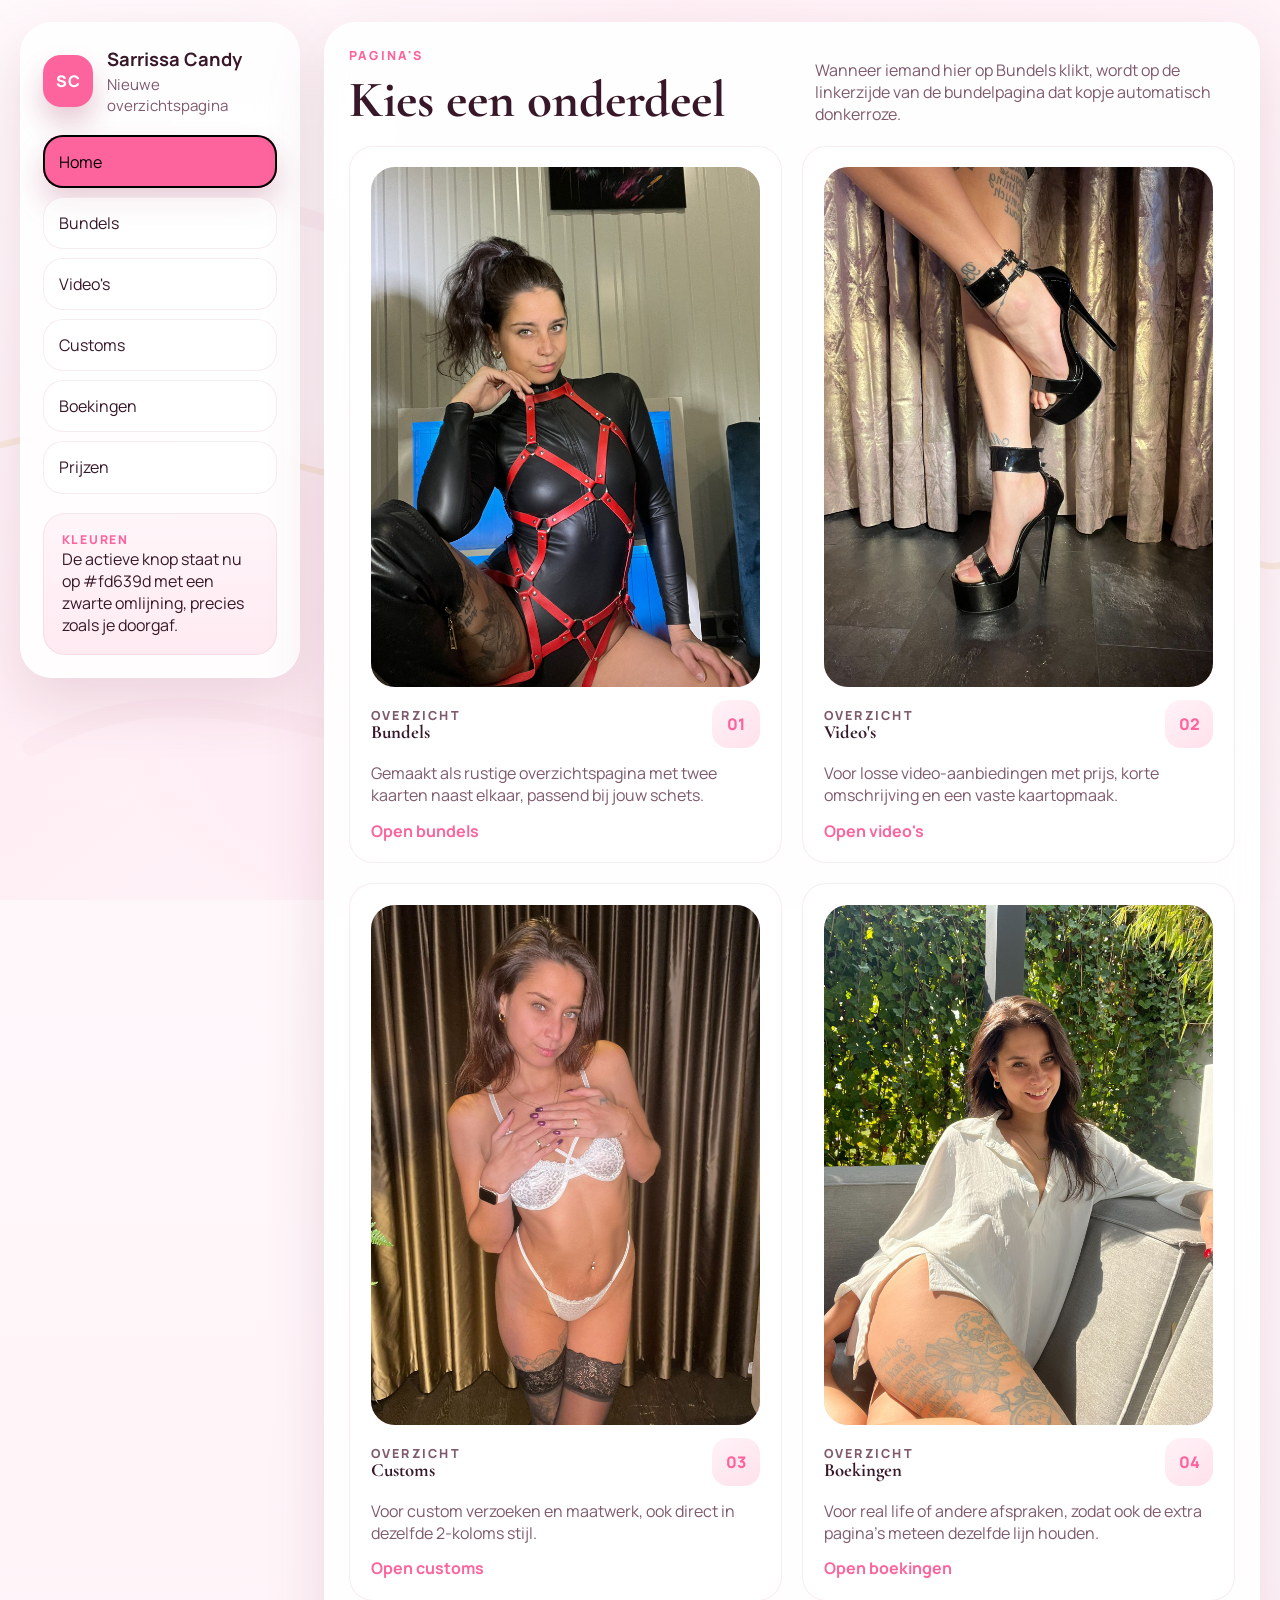
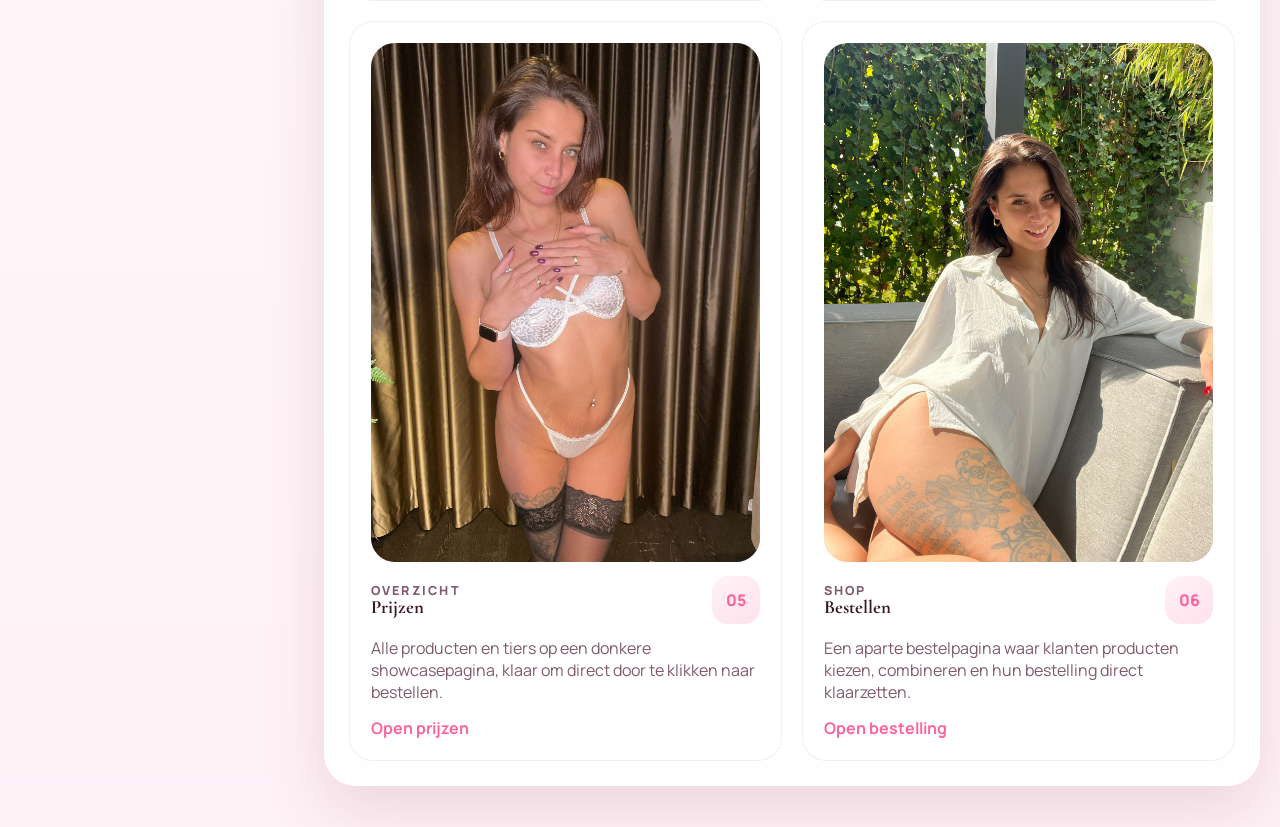
==== commit bd58d560: "versie 6" ====
--- a/index.html
+++ b/index.html
@@ -47,7 +47,7 @@
                     <small>04</small>
                 </a>
                 <a class="side-link" href="slaven.html" data-nav-link="slaven">
-                    <span>Slaven</span>
+                    <span>Prijzen</span>
                     <small>05</small>
                 </a>
             </nav>
@@ -136,12 +136,27 @@
                         <div class="nav-card-top">
                             <div>
                                 <p class="eyebrow">Overzicht</p>
-                                <h3>Slaven</h3>
+                                <h3>Prijzen</h3>
                             </div>
                             <span class="nav-card-step">05</span>
                         </div>
-                        <p>Een aparte overzichtspagina in dezelfde stijl, met twee kaarten naast elkaar en een actieve knop links.</p>
-                        <span class="nav-card-link">Open slaven</span>
+                        <p>Alle producten en tiers op een donkere showcasepagina, klaar om direct door te klikken naar bestellen.</p>
+                        <span class="nav-card-link">Open prijzen</span>
+                    </a>
+
+                    <a class="nav-card" href="bestellen.html">
+                        <div class="offer-image">
+                            <img src="images/WhatsApp%20Image%202026-05-06%20at%2015.43.06.jpeg" alt="Foto voor bestellen">
+                        </div>
+                        <div class="nav-card-top">
+                            <div>
+                                <p class="eyebrow">Shop</p>
+                                <h3>Bestellen</h3>
+                            </div>
+                            <span class="nav-card-step">06</span>
+                        </div>
+                        <p>Een aparte bestelpagina waar klanten producten kiezen, combineren en hun bestelling direct klaarzetten.</p>
+                        <span class="nav-card-link">Open bestelling</span>
                     </a>
                 </div>
             </section>
--- a/assets/css/style.css
+++ b/assets/css/style.css
@@ -1535,6 +1535,574 @@
     transform: translateY(-1px);
 }
 
+.client-stats-grid {
+    display: grid;
+    grid-template-columns: repeat(4, minmax(0, 1fr));
+    gap: 1rem;
+}
+
+.client-stat-card {
+    padding: 1.2rem;
+    border-radius: 26px;
+    background: rgba(18, 8, 15, 0.78);
+    border: 1px solid rgba(253, 99, 157, 0.16);
+    box-shadow: var(--shadow);
+}
+
+.client-stat-label {
+    display: block;
+    margin-bottom: 0.65rem;
+    font-size: 0.78rem;
+    font-weight: 800;
+    letter-spacing: 0.14em;
+    text-transform: uppercase;
+    color: var(--text-soft);
+}
+
+.client-stat-value {
+    display: block;
+    margin-bottom: 0.55rem;
+    font-size: clamp(2rem, 4vw, 2.8rem);
+    line-height: 0.95;
+    color: var(--text-main);
+}
+
+.client-stat-card p {
+    margin: 0;
+    color: var(--text-soft);
+}
+
+.client-system-layout {
+    display: grid;
+    grid-template-columns: minmax(320px, 0.84fr) minmax(0, 1.16fr);
+    gap: 1.2rem;
+    align-items: start;
+}
+
+.client-form-panel,
+.client-list-panel,
+.client-tips-panel {
+    display: grid;
+    gap: 1rem;
+}
+
+.client-panel-heading,
+.order-panel-heading {
+    align-items: start;
+    margin-bottom: 0;
+}
+
+.client-panel-heading .eyebrow {
+    margin-bottom: 0.45rem;
+}
+
+.client-form-grid,
+.client-filter-grid,
+.client-card-grid {
+    display: grid;
+    grid-template-columns: repeat(2, minmax(0, 1fr));
+    gap: 0.9rem;
+}
+
+.field-block-full {
+    grid-column: 1 / -1;
+}
+
+.client-form-actions,
+.client-card-actions {
+    display: flex;
+    flex-wrap: wrap;
+    gap: 0.75rem;
+}
+
+.client-secondary-button,
+.client-export-button,
+.client-action-button {
+    border: 0;
+    cursor: pointer;
+}
+
+.client-secondary-button,
+.client-export-button {
+    justify-content: center;
+}
+
+.client-feedback {
+    min-height: 1.3rem;
+}
+
+.client-toolbar {
+    display: grid;
+    gap: 0.95rem;
+}
+
+.client-results {
+    margin: 0;
+}
+
+.client-list {
+    display: grid;
+    gap: 0.9rem;
+}
+
+.client-card {
+    display: grid;
+    gap: 0.9rem;
+    padding: 1.1rem;
+    border-radius: 24px;
+    background: rgba(255, 255, 255, 0.04);
+    box-shadow: inset 0 0 0 1px rgba(253, 99, 157, 0.12);
+}
+
+.client-card-head {
+    display: flex;
+    align-items: start;
+    justify-content: space-between;
+    gap: 1rem;
+}
+
+.client-card-title {
+    margin: 0 0 0.28rem;
+    font-size: 1.35rem;
+    font-weight: 800;
+    line-height: 1;
+    color: var(--text-main);
+}
+
+.client-card-subtitle {
+    margin: 0;
+    color: var(--text-soft);
+}
+
+.client-card-tags {
+    display: flex;
+    flex-wrap: wrap;
+    justify-content: end;
+    gap: 0.55rem;
+}
+
+.client-status-badge,
+.client-priority-badge {
+    display: inline-flex;
+    align-items: center;
+    min-height: 34px;
+    padding: 0.42rem 0.78rem;
+    border-radius: 999px;
+    font-size: 0.78rem;
+    font-weight: 800;
+    letter-spacing: 0.06em;
+    text-transform: uppercase;
+    box-shadow: inset 0 0 0 1px rgba(255, 255, 255, 0.08);
+}
+
+.client-status-badge.status-nieuw {
+    background: rgba(95, 153, 255, 0.2);
+    color: #d6e4ff;
+}
+
+.client-status-badge.status-actief {
+    background: rgba(80, 219, 168, 0.18);
+    color: #cdf9ea;
+}
+
+.client-status-badge.status-followup {
+    background: rgba(255, 192, 84, 0.2);
+    color: #ffe9bf;
+}
+
+.client-status-badge.status-wachten {
+    background: rgba(198, 138, 255, 0.18);
+    color: #ead3ff;
+}
+
+.client-status-badge.status-vip {
+    background: rgba(255, 122, 198, 0.22);
+    color: #ffd8ec;
+}
+
+.client-status-badge.status-afgerond {
+    background: rgba(172, 180, 192, 0.2);
+    color: #eef2f8;
+}
+
+.client-priority-badge {
+    background: rgba(255, 255, 255, 0.06);
+    color: var(--text-main);
+}
+
+.client-priority-badge.priority-Hoog {
+    background: rgba(255, 181, 80, 0.18);
+    color: #ffdfac;
+}
+
+.client-priority-badge.priority-Urgent {
+    background: rgba(255, 103, 132, 0.2);
+    color: #ffd5dd;
+}
+
+.client-detail {
+    padding: 0.8rem 0.9rem;
+    border-radius: 18px;
+    background: rgba(255, 255, 255, 0.04);
+    box-shadow: inset 0 0 0 1px rgba(253, 99, 157, 0.08);
+}
+
+.client-detail-label {
+    display: block;
+    font-size: 0.72rem;
+    font-weight: 800;
+    letter-spacing: 0.14em;
+    text-transform: uppercase;
+    color: var(--text-soft);
+}
+
+.client-detail-value {
+    display: block;
+    margin-top: 0.35rem;
+    font-weight: 700;
+    color: var(--text-main);
+}
+
+.client-detail-value.is-overdue {
+    color: #ffc2d4;
+}
+
+.client-card-notes {
+    margin: 0;
+    padding: 0.95rem;
+    border-radius: 18px;
+    background: rgba(255, 255, 255, 0.04);
+    color: rgba(255, 232, 242, 0.82);
+    box-shadow: inset 0 0 0 1px rgba(253, 99, 157, 0.08);
+}
+
+.client-action-button {
+    min-height: 44px;
+    padding: 0.75rem 1rem;
+    border-radius: 999px;
+    font-weight: 700;
+    color: var(--text-main);
+    background: rgba(255, 255, 255, 0.06);
+    box-shadow: inset 0 0 0 1px rgba(253, 99, 157, 0.12);
+}
+
+.client-action-button.is-primary {
+    color: #160b13;
+    background: linear-gradient(90deg, #fd8fc0, #ffd27f);
+}
+
+.client-action-button.is-danger {
+    background: rgba(255, 109, 139, 0.12);
+    color: #ffd9e5;
+}
+
+.client-empty {
+    padding: 1.4rem;
+    border-radius: 22px;
+    text-align: center;
+    background: rgba(255, 255, 255, 0.04);
+    box-shadow: inset 0 0 0 1px rgba(253, 99, 157, 0.12);
+}
+
+.client-empty strong {
+    display: block;
+    margin-bottom: 0.45rem;
+}
+
+.client-empty p {
+    margin: 0;
+    color: var(--text-soft);
+}
+
+body[data-page="admin"] {
+    --text-main: #ffeaf4;
+    --text-soft: rgba(255, 220, 235, 0.8);
+    --surface: rgba(18, 8, 15, 0.78);
+    --surface-strong: rgba(27, 11, 21, 0.9);
+    --border: rgba(253, 99, 157, 0.22);
+    --shadow: 0 28px 70px rgba(0, 0, 0, 0.42);
+    background:
+        linear-gradient(180deg, rgba(9, 4, 8, 0.52), rgba(8, 3, 7, 0.76)),
+        url("../images/slaven-glitch.svg") center center / cover fixed;
+}
+
+body[data-page="admin"] .sidebar {
+    background: rgba(16, 7, 14, 0.72);
+    border-color: rgba(253, 99, 157, 0.18);
+}
+
+body[data-page="admin"] .side-link {
+    background: rgba(255, 255, 255, 0.05);
+    color: var(--text-main);
+    box-shadow: inset 0 0 0 1px rgba(253, 99, 157, 0.14);
+}
+
+body[data-page="admin"] .side-link small {
+    color: rgba(255, 220, 235, 0.68);
+}
+
+body[data-page="admin"] .side-link:hover,
+body[data-page="admin"] .side-link:focus-visible {
+    background: rgba(253, 99, 157, 0.16);
+    box-shadow: inset 0 0 0 1px rgba(253, 99, 157, 0.28);
+}
+
+body[data-page="admin"] .sidebar-note,
+body[data-page="admin"] .hero-card,
+body[data-page="admin"] .panel,
+body[data-page="admin"] .nav-card,
+body[data-page="admin"] .offer-card,
+body[data-page="admin"] .mini-card {
+    border-color: rgba(253, 99, 157, 0.12);
+}
+
+body[data-page="admin"] .sidebar-note {
+    background: linear-gradient(180deg, rgba(38, 13, 29, 0.88), rgba(25, 9, 20, 0.9));
+    box-shadow: inset 0 0 0 1px rgba(253, 99, 157, 0.14);
+}
+
+body[data-page="admin"] .hero-card,
+body[data-page="admin"] .panel {
+    border: 1px solid rgba(253, 99, 157, 0.12);
+}
+
+body[data-page="admin"] .hero-card {
+    background:
+        radial-gradient(circle at top right, rgba(253, 99, 157, 0.24), transparent 30%),
+        linear-gradient(180deg, rgba(34, 12, 26, 0.9), rgba(13, 6, 11, 0.94));
+}
+
+body[data-page="admin"] .panel {
+    background: rgba(14, 7, 13, 0.84);
+}
+
+body[data-page="admin"] .hero-badges span,
+body[data-page="admin"] .hero-badges a,
+body[data-page="admin"] .tag-row span,
+body[data-page="admin"] .ghost-link {
+    background: rgba(255, 255, 255, 0.08);
+    color: var(--text-main);
+    box-shadow: inset 0 0 0 1px rgba(253, 99, 157, 0.2);
+}
+
+body[data-page="admin"] .field-input,
+body[data-page="admin"] .field-textarea {
+    border-color: rgba(253, 99, 157, 0.2);
+    background: rgba(255, 255, 255, 0.06);
+    color: var(--text-main);
+}
+
+body[data-page="admin"] .field-input::placeholder,
+body[data-page="admin"] .field-textarea::placeholder {
+    color: rgba(255, 220, 235, 0.58);
+}
+
+body[data-page="bestellen"] {
+    --text-main: #3e1f23;
+    --text-soft: #8d6770;
+    --surface: rgba(255, 255, 255, 0.9);
+    --surface-strong: #fffdfc;
+    --border: rgba(180, 103, 122, 0.16);
+    --shadow: 0 26px 62px rgba(168, 112, 126, 0.16);
+    background:
+        linear-gradient(180deg, rgba(255, 252, 248, 0.85), rgba(255, 240, 232, 0.9)),
+        url("../images/marble-01.svg") center center / cover fixed;
+}
+
+body[data-page="bestellen"] .hero-card {
+    border: 1px solid rgba(180, 103, 122, 0.12);
+    background:
+        radial-gradient(circle at top right, rgba(255, 197, 165, 0.42), transparent 30%),
+        linear-gradient(180deg, rgba(255, 255, 255, 0.96), rgba(255, 244, 238, 0.96));
+}
+
+.order-catalog-panel,
+.order-builder-panel,
+.order-summary-panel {
+    display: grid;
+    gap: 1rem;
+}
+
+.order-catalog-grid {
+    display: grid;
+    grid-template-columns: repeat(3, minmax(0, 1fr));
+    gap: 1rem;
+}
+
+.order-product-card {
+    overflow: hidden;
+    border-radius: 26px;
+    background: var(--surface-strong);
+    box-shadow: inset 0 0 0 1px rgba(180, 103, 122, 0.1), 0 18px 36px rgba(168, 112, 126, 0.12);
+}
+
+.order-product-media {
+    min-height: 180px;
+    aspect-ratio: 1 / 0.8;
+    overflow: hidden;
+}
+
+.order-product-media img {
+    width: 100%;
+    height: 100%;
+    object-fit: cover;
+    object-position: center top;
+}
+
+.order-product-body {
+    display: grid;
+    gap: 0.8rem;
+    padding: 1rem;
+}
+
+.order-product-top {
+    display: flex;
+    align-items: start;
+    justify-content: space-between;
+    gap: 1rem;
+}
+
+.order-product-top h3 {
+    margin: 0;
+    font-family: var(--font-heading);
+    font-size: 2rem;
+    line-height: 0.95;
+}
+
+.order-product-body p {
+    margin: 0;
+    color: var(--text-soft);
+}
+
+.order-system-layout {
+    display: grid;
+    grid-template-columns: minmax(300px, 0.9fr) minmax(0, 1.1fr);
+    gap: 1.2rem;
+    align-items: start;
+}
+
+.order-selection-preview,
+.order-summary-box,
+.order-cart-item,
+.order-empty {
+    border-radius: 22px;
+    background: rgba(255, 247, 244, 0.94);
+    box-shadow: inset 0 0 0 1px rgba(180, 103, 122, 0.12);
+}
+
+.order-selection-preview {
+    display: grid;
+    gap: 0.28rem;
+    padding: 1rem;
+}
+
+.order-selection-preview strong,
+.order-selection-preview b {
+    color: var(--text-main);
+}
+
+.order-selection-preview p {
+    margin: 0;
+    color: var(--text-soft);
+}
+
+.order-selection-preview b {
+    font-size: 1.4rem;
+}
+
+.order-cart-list {
+    display: grid;
+    gap: 0.85rem;
+}
+
+.order-cart-item {
+    display: grid;
+    gap: 0.75rem;
+    padding: 1rem;
+}
+
+.order-cart-head {
+    display: flex;
+    align-items: start;
+    justify-content: space-between;
+    gap: 1rem;
+}
+
+.order-cart-title {
+    margin: 0 0 0.25rem;
+    font-size: 1.15rem;
+    font-weight: 800;
+    color: var(--text-main);
+}
+
+.order-cart-copy,
+.order-cart-note {
+    margin: 0;
+    color: var(--text-soft);
+}
+
+.order-cart-meta {
+    display: flex;
+    flex-wrap: wrap;
+    gap: 0.55rem;
+}
+
+.order-cart-meta span {
+    display: inline-flex;
+    align-items: center;
+    min-height: 32px;
+    padding: 0.42rem 0.75rem;
+    border-radius: 999px;
+    background: rgba(255, 255, 255, 0.86);
+    box-shadow: inset 0 0 0 1px rgba(180, 103, 122, 0.12);
+}
+
+.order-cart-remove {
+    border: 0;
+    min-height: 40px;
+    padding: 0.7rem 0.95rem;
+    border-radius: 999px;
+    cursor: pointer;
+    font-weight: 700;
+    color: #a24358;
+    background: rgba(255, 214, 223, 0.7);
+}
+
+.order-summary-box {
+    padding: 1rem;
+    display: grid;
+    gap: 0.65rem;
+}
+
+.order-total-row {
+    display: flex;
+    align-items: center;
+    justify-content: space-between;
+    gap: 1rem;
+    color: var(--text-main);
+}
+
+.order-total-row.is-strong {
+    padding-top: 0.65rem;
+    border-top: 1px solid rgba(180, 103, 122, 0.16);
+    font-size: 1.1rem;
+}
+
+.order-empty {
+    padding: 1.25rem;
+    text-align: center;
+}
+
+.order-empty strong {
+    display: block;
+    margin-bottom: 0.35rem;
+}
+
+.order-empty p {
+    margin: 0;
+    color: var(--text-soft);
+}
+
 @media (max-width: 980px) {
     .site-shell {
         grid-template-columns: 1fr;
@@ -1542,6 +2110,19 @@
 
     .sidebar {
         position: static;
+    }
+
+    .client-stats-grid {
+        grid-template-columns: repeat(2, minmax(0, 1fr));
+    }
+
+    .client-system-layout,
+    .order-system-layout {
+        grid-template-columns: 1fr;
+    }
+
+    .order-catalog-grid {
+        grid-template-columns: repeat(2, minmax(0, 1fr));
     }
 
     .catalog-grid {
@@ -1572,6 +2153,13 @@
         grid-template-columns: 1fr;
     }
 
+    .client-form-grid,
+    .client-filter-grid,
+    .client-card-grid,
+    .order-catalog-grid {
+        grid-template-columns: 1fr;
+    }
+
     .pricing-card-wide,
     .pricing-subgroup-span {
         grid-column: auto;
@@ -1658,3 +2246,32 @@
         flex-basis: calc(50% - 0.3rem);
     }
 }
+
+@media (max-width: 560px) {
+    .client-stats-grid {
+        grid-template-columns: 1fr;
+    }
+
+    .client-card-head,
+    .order-cart-head,
+    .order-total-row {
+        flex-direction: column;
+    }
+
+    .client-card-tags {
+        justify-content: start;
+    }
+
+    .client-form-actions,
+    .client-card-actions {
+        flex-direction: column;
+    }
+
+    .client-secondary-button,
+    .client-export-button,
+    .client-action-button,
+    .copy-button,
+    .order-cart-remove {
+        width: 100%;
+    }
+}
